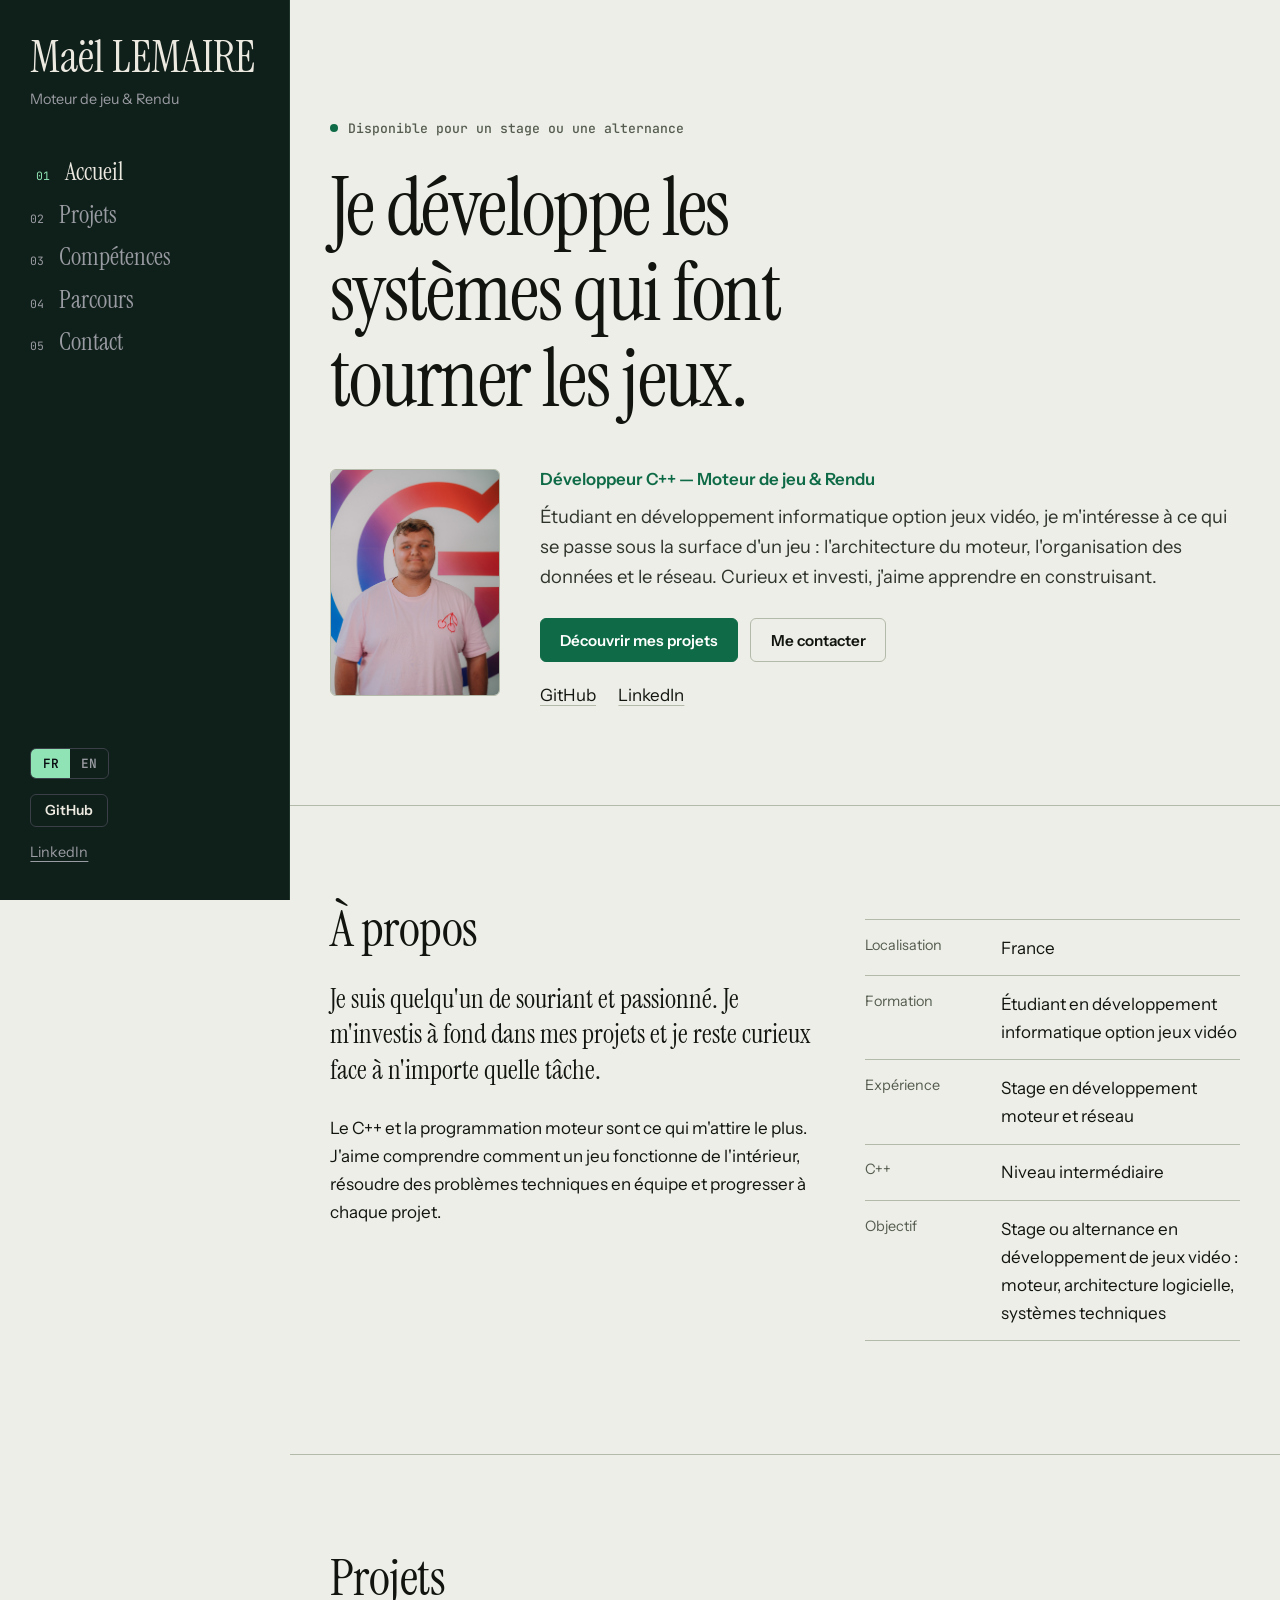
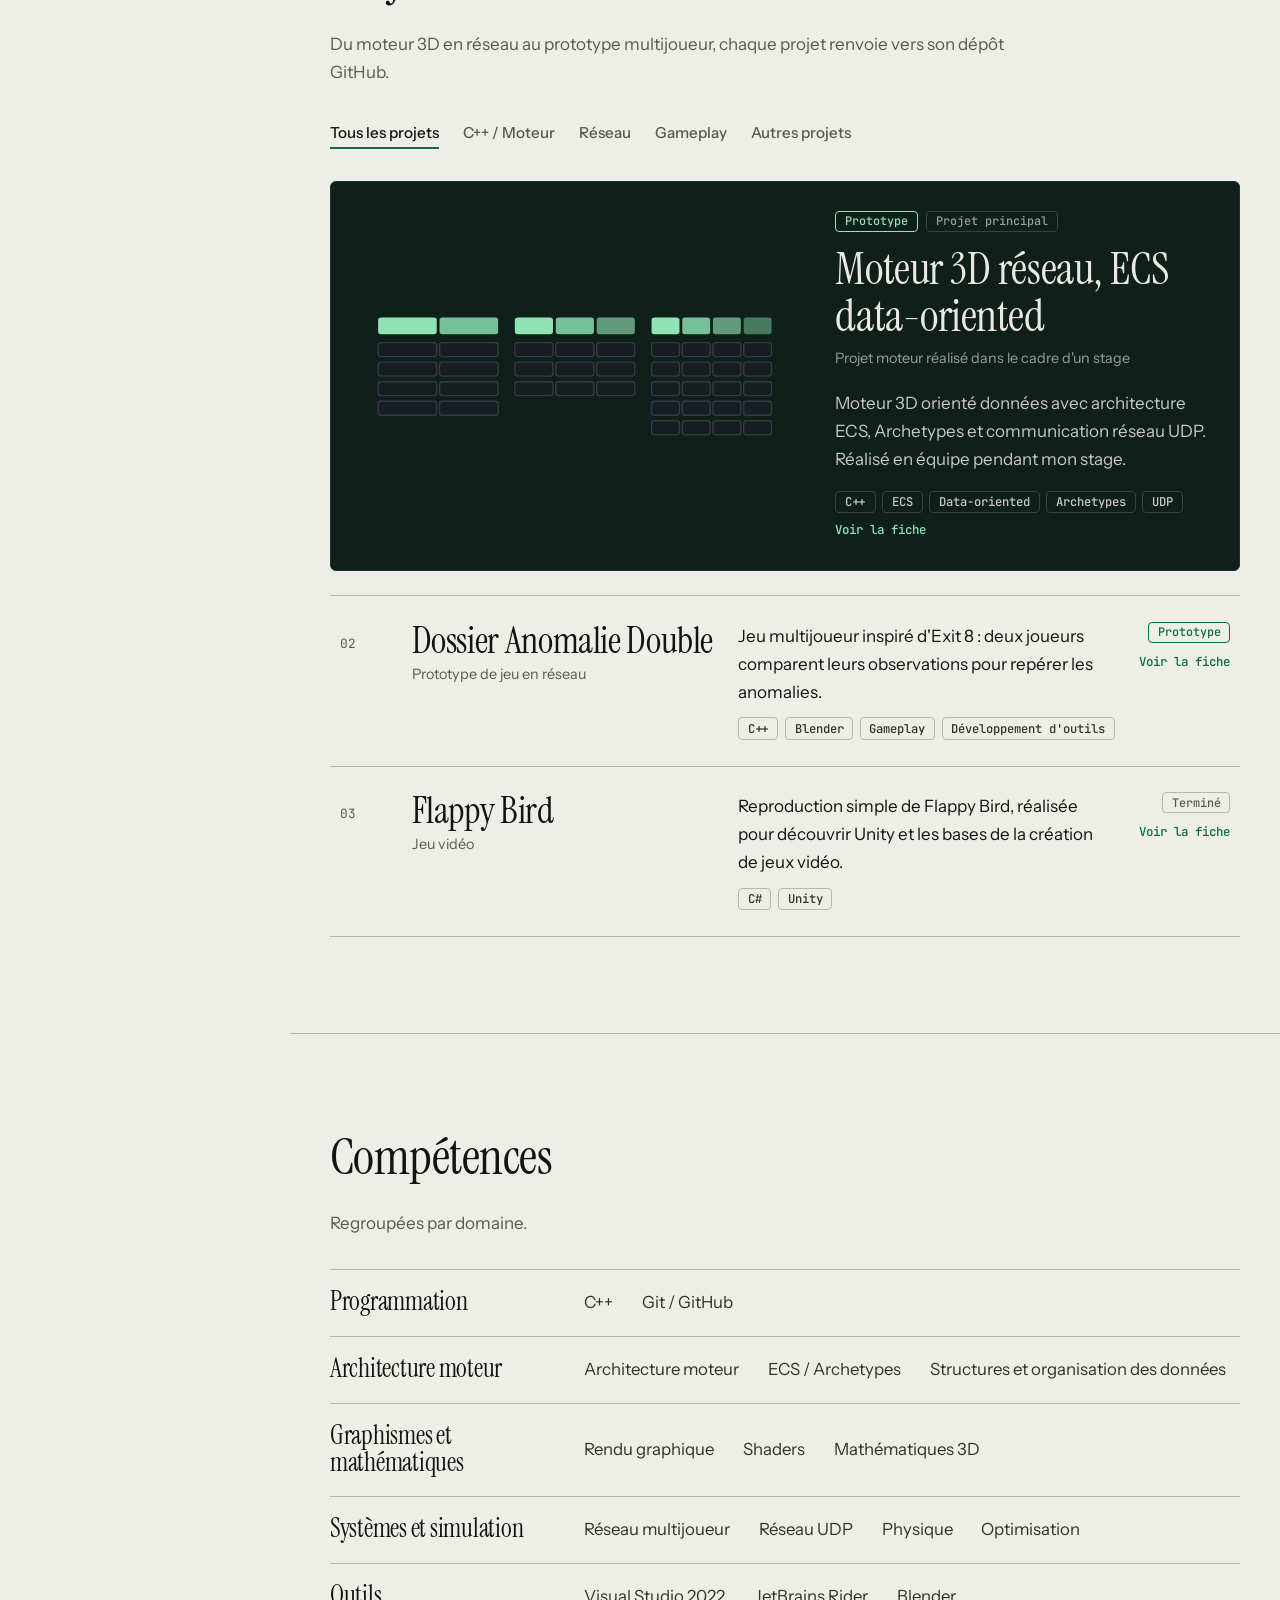
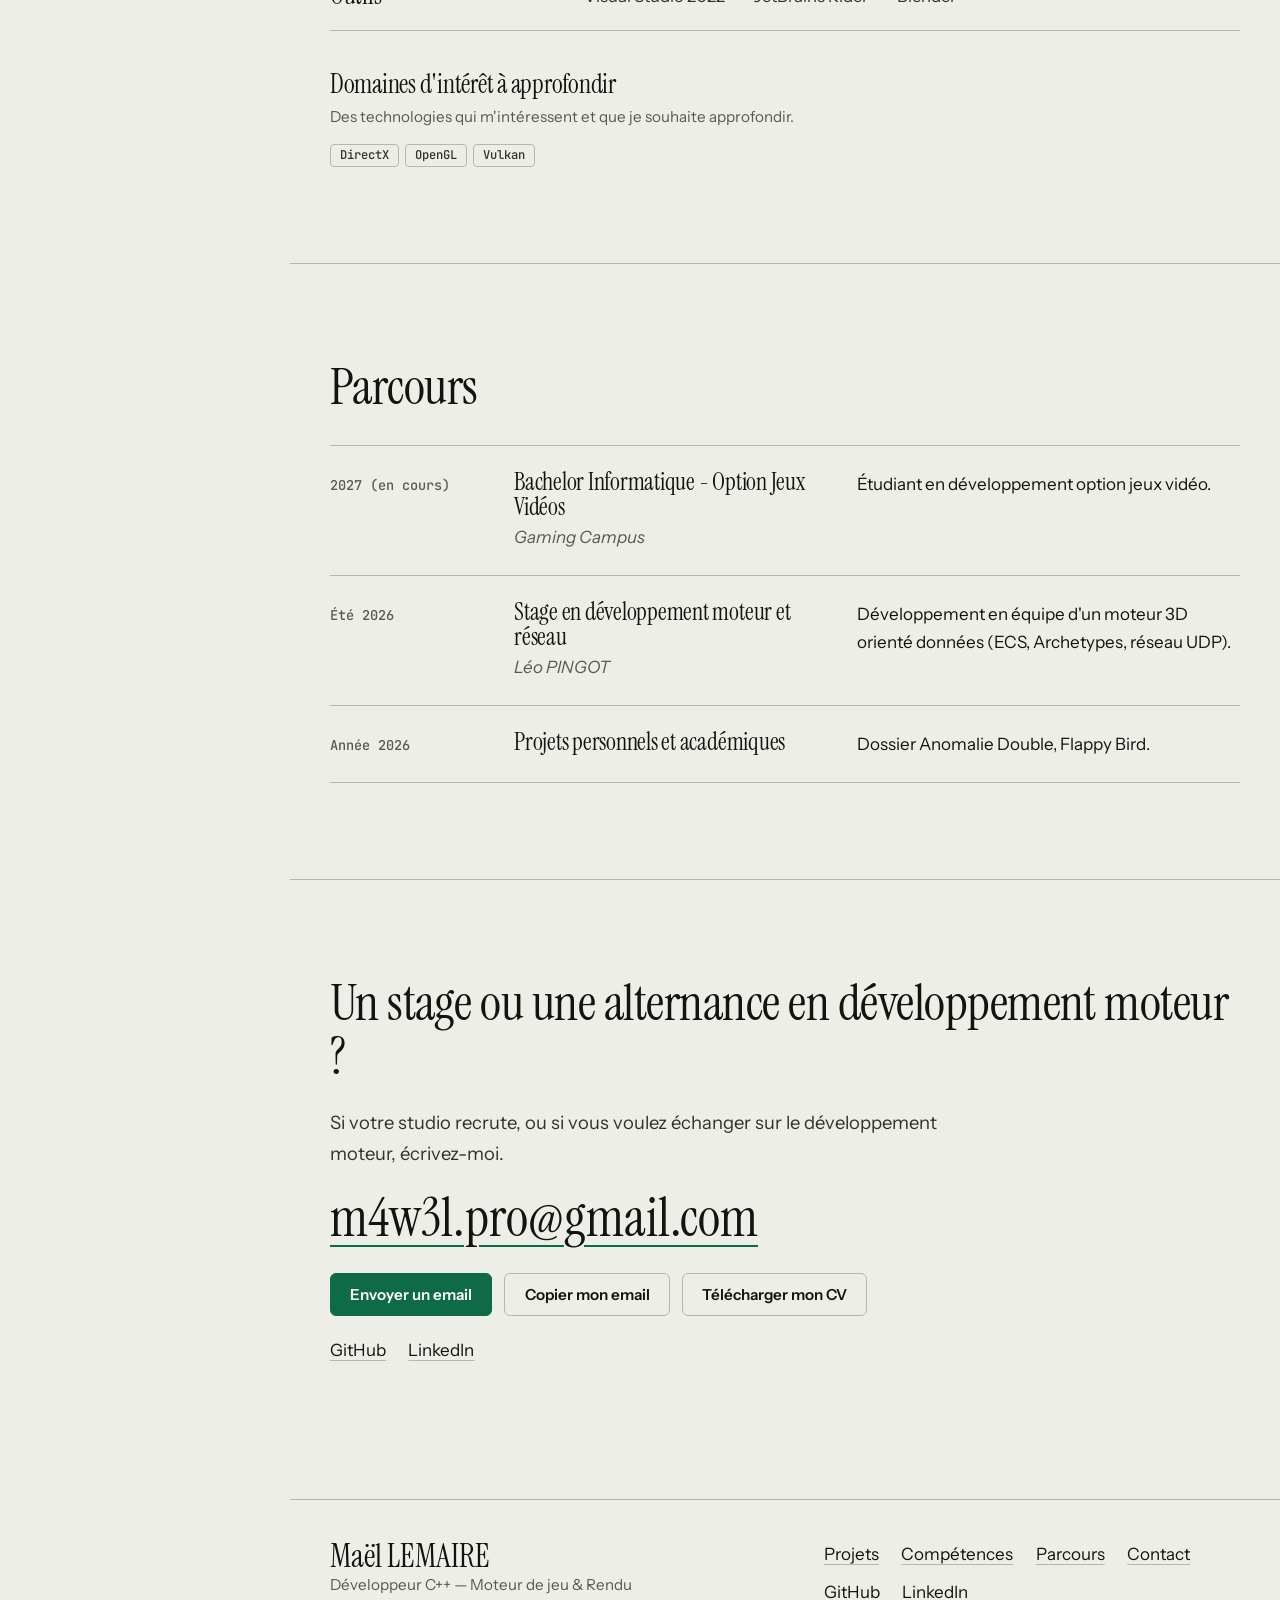
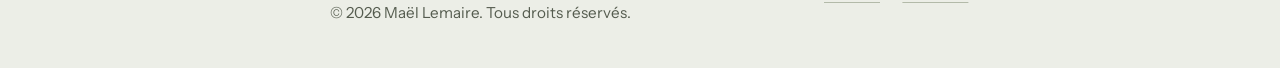
==== index.html @ 153f25c8 "[ADD]" ====
<!doctype html>
<html lang="fr" data-theme="forest">
<head>
<meta charset="utf-8">
<meta name="viewport" content="width=device-width,initial-scale=1">
<title>Mawel – Développeur C++, moteur de jeu et rendu</title>
<meta name="description" content="Portfolio de Mawel, étudiant en développement de jeux vidéo : C++, moteur 3D, architecture ECS et réseau UDP.">
<meta name="theme-color" content="#101216">
<meta property="og:type" content="website">
<meta property="og:title" content="Mawel – Développeur C++, moteur de jeu et rendu">
<meta property="og:description" content="Portfolio de Mawel : C++, moteur 3D, architecture ECS et réseau UDP.">
<!-- À MODIFIER après déploiement : URL absolue de votre image de partage (1200x630) -->
<meta property="og:image" content="https://maellemair.github.io/assets/img/og.png">
<meta name="twitter:card" content="summary_large_image">
<link rel="icon" href="assets/img/favicon.svg" type="image/svg+xml">
<link rel="preconnect" href="https://fonts.googleapis.com">
<link rel="preconnect" href="https://fonts.gstatic.com" crossorigin>
<link rel="stylesheet" href="https://fonts.googleapis.com/css2?family=Instrument+Serif&family=Instrument+Sans:wght@400;500;600&family=JetBrains+Mono:wght@400;500&display=swap">
<link rel="stylesheet" href="css/style.css">
<link rel="stylesheet" href="css/themes.css">
<script>document.documentElement.classList.add('js')</script>
</head>
<body>
<a class="skip" href="#main" data-i18n="skip">Aller au contenu</a>

<header class="nav" id="nav">
  <div class="nav-in">
    <div class="id">
      <a class="brand" href="#home">Maël LEMAIRE</a>
      <p class="rail-role" data-i18n="railRole"></p>
    </div>
    <nav data-i18n-aria="navLabel" aria-label="Navigation principale">
      <ul id="nav-links">
        <li><a href="#home"><span>01</span><b data-i18n="nHome">Accueil</b></a></li>
        <li><a href="#projects"><span>02</span><b data-i18n="nProjects">Projets</b></a></li>
        <li><a href="#skills"><span>03</span><b data-i18n="nSkills">Compétences</b></a></li>
        <li><a href="#journey"><span>04</span><b data-i18n="nJourney">Parcours</b></a></li>
        <li><a href="#contact"><span>05</span><b data-i18n="nContact">Contact</b></a></li>
      </ul>
    </nav>
    <div class="nav-actions">
      <div class="lang" role="group" data-i18n-aria="langLabel" aria-label="Langue">
        <button type="button" data-lang="fr" lang="fr">FR</button>
        <button type="button" data-lang="en" lang="en">EN</button>
      </div>
      <a class="btn small" data-site="github" href="#" target="_blank" rel="noopener noreferrer">GitHub</a>
      <a class="rail-li" data-site="linkedin" href="#" target="_blank" rel="noopener noreferrer">LinkedIn</a>
      <button type="button" class="btn small menu-btn" id="menu-btn" aria-expanded="false" aria-controls="nav-links" data-i18n="menu">Menu</button>
    </div>
  </div>
</header>

<main id="main">
  <section id="home" class="hero">
    <div class="wrap">
      <p class="avail" id="avail" hidden><span class="dot" aria-hidden="true"></span><span data-i18n="availText"></span></p>
      <h1 data-i18n="heroTitle"></h1>
      <div class="hero-bottom">
        <div class="photo media">
          <span class="ph" data-i18n="photoSlot"></span>
          <img id="photo" data-i18n-alt="photoAlt" alt="" decoding="async">
        </div>
        <div>
          <p class="role" data-i18n="heroRole"></p>
          <p class="lead" data-i18n="heroIntro"></p>
          <div class="actions">
            <a class="btn primary" href="#projects" data-i18n="ctaProjects"></a>
            <a class="btn" href="#contact" data-i18n="ctaContact"></a>
          </div>
          <p class="social">
            <a data-site="github" href="#" target="_blank" rel="noopener noreferrer">GitHub</a>
            <a data-site="linkedin" href="#" target="_blank" rel="noopener noreferrer">LinkedIn</a>
          </p>
        </div>
      </div>
    </div>
  </section>

  <section id="about">
    <div class="wrap about-grid">
      <div class="reveal">
        <h2 data-i18n="aboutTitle"></h2>
        <p class="big" data-i18n="aboutP1"></p>
        <p data-i18n="aboutP2"></p>
      </div>
      <dl class="facts reveal">
        <div><dt data-i18n="f1l"></dt><dd data-i18n="f1v"></dd></div>
        <div><dt data-i18n="f2l"></dt><dd data-i18n="f2v"></dd></div>
        <div><dt data-i18n="f3l"></dt><dd data-i18n="f3v"></dd></div>
        <div><dt data-i18n="f4l"></dt><dd data-i18n="f4v"></dd></div>
        <div><dt data-i18n="f5l"></dt><dd data-i18n="f5v"></dd></div>
      </dl>
    </div>
  </section>

  <section id="projects">
    <div class="wrap">
      <div class="sec-head reveal">
        <h2 data-i18n="projectsTitle"></h2>
        <p data-i18n="projectsIntro"></p>
      </div>
      <div class="filters" id="filters" role="group" data-i18n-aria="filtersLabel" aria-label="Filtrer les projets"></div>
      <ul class="grid" id="grid"></ul>
    </div>
  </section>

  <section id="skills">
    <div class="wrap">
      <div class="sec-head reveal">
        <h2 data-i18n="skillsTitle"></h2>
        <p data-i18n="skillsIntro"></p>
      </div>
      <div class="skills" id="skills-list"></div>
      <div class="interests reveal" id="interests"></div>
    </div>
  </section>

  <section id="journey">
    <div class="wrap">
      <div class="sec-head reveal"><h2 data-i18n="journeyTitle"></h2></div>
      <ol class="timeline" id="timeline"></ol>
    </div>
  </section>

  <section id="contact">
    <div class="wrap contact">
      <h2 data-i18n="contactTitle"></h2>
      <p class="lead" data-i18n="contactText"></p>
      <p class="mail-line"><a id="mail-link" href="#"></a></p>
      <div class="actions">
        <a class="btn primary" id="mail-btn" href="#" data-i18n="mail"></a>
        <button type="button" class="btn" id="copy-btn" data-i18n="copy"></button>
        <a class="btn" id="cv-btn" href="#" download hidden data-i18n="cv"></a>
      </div>
      <p class="social">
        <a data-site="github" href="#" target="_blank" rel="noopener noreferrer">GitHub</a>
        <a data-site="linkedin" href="#" target="_blank" rel="noopener noreferrer">LinkedIn</a>
      </p>
      <p id="copy-status" class="status" role="status" aria-live="polite"></p>
    </div>
  </section>
</main>

<footer class="footer">
  <div class="wrap foot-in">
    <div>
      <p class="brand">Maël LEMAIRE</p>
      <p class="muted" data-i18n="footerRole"></p>
      <p class="muted">© <span id="year"></span> Maël Lemaire. <span data-i18n="rights"></span></p>
    </div>
    <nav data-i18n-aria="footerNav" aria-label="Pied de page">
      <ul>
        <li><a href="#projects" data-i18n="nProjects"></a></li>
        <li><a href="#skills" data-i18n="nSkills"></a></li>
        <li><a href="#journey" data-i18n="nJourney"></a></li>
        <li><a href="#contact" data-i18n="nContact"></a></li>
        <li><a data-site="github" href="#" target="_blank" rel="noopener noreferrer">GitHub</a></li>
        <li><a data-site="linkedin" href="#" target="_blank" rel="noopener noreferrer">LinkedIn</a></li>
      </ul>
    </nav>
  </div>
</footer>

<dialog id="dlg" aria-labelledby="dlg-title">
  <div class="dlg-in">
    <button type="button" class="btn small close" id="dlg-close" data-i18n="close"></button>
    <div id="dlg-body"></div>
  </div>
</dialog>

<script src="js/data.js"></script>
<script src="js/app.js"></script>
</body>
</html>
---- css/style.css ----
/* ===== Palette et polices : modifiez ici ===== */
:root{
  --bg:#f1eee6; --surface:#fbf9f4; --surface-2:#e7e3d8; --line:#d6d1c3; --line-2:#b9b3a2;
  --text:#14130f; --muted:#5d5a50; --text-soft:#34322b;
  --accent:#2447f5; --accent-ink:#ffffff; --accent-hover:#3a59ff;
  --rail-bg:#101216; --rail-text:#ece9e1; --rail-muted:#9a9ca3; --rail-line:#262a31; --rail-accent:#a9bbff;
  --backdrop:rgba(16,18,22,.6);
  --font-title:"Instrument Serif",Georgia,"Times New Roman",serif;
  --font-body:"Instrument Sans",system-ui,sans-serif;
  --font-mono:"JetBrains Mono",ui-monospace,Consolas,monospace;
  --rail:290px; --radius:6px;
}
*{box-sizing:border-box}
html{scroll-behavior:smooth}
body{margin:0;background:var(--bg);color:var(--text);font:400 1.0625rem/1.65 var(--font-body);-webkit-font-smoothing:antialiased}
body.lock{overflow:hidden}
a{color:inherit}
img{max-width:100%}
ul,ol{list-style:none;margin:0;padding:0}
h1,h2,h3{font-family:var(--font-title);font-weight:400;line-height:1.04;letter-spacing:-.01em;margin:0 0 .5em}
h1{font-size:clamp(2.8rem,6.4vw,5.4rem);letter-spacing:-.02em;max-width:15ch}
h2{font-size:clamp(2.2rem,4vw,3.2rem)}
h3{font-size:1.5rem}
p{margin:0 0 1em;max-width:66ch}
.muted{color:var(--muted);margin:0 0 .2em;font-size:.95rem}
:focus-visible{outline:2px solid var(--accent);outline-offset:3px}
.wrap{width:min(920px,calc(100% - 5rem));margin-inline:auto}
main,.footer{margin-left:var(--rail)}
section{padding:clamp(3.5rem,8vw,6rem) 0;border-top:1px solid var(--line-2)}
.hero{border-top:0;padding-top:clamp(4rem,9vw,7rem)}
.skip{position:absolute;left:-999px;top:0}
.skip:focus{left:1rem;top:1rem;z-index:100;background:var(--accent);color:var(--accent-ink);padding:.5rem 1rem;border-radius:6px}

/* Boutons, liens, puces */
.btn{display:inline-flex;align-items:center;justify-content:center;gap:.5rem;padding:.7rem 1.2rem;border-radius:var(--radius);border:1px solid var(--line-2);background:transparent;color:var(--text);font:600 .95rem var(--font-body);text-decoration:none;cursor:pointer;transition:border-color .2s,background .2s,color .2s}
.btn:hover{border-color:var(--accent);color:var(--accent)}
.btn.primary{background:var(--accent);border-color:var(--accent);color:var(--accent-ink)}
.btn.primary:hover{background:var(--accent-hover);color:var(--accent-ink)}
.btn.small{padding:.4rem .85rem;font-size:.875rem}
.actions{display:flex;flex-wrap:wrap;gap:.75rem;margin:1.6rem 0 1.2rem}
.social{display:flex;gap:1.4rem;margin:0}
.social a,.footer a,.mail-line a{text-underline-offset:4px;text-decoration-color:var(--line-2)}
.social a:hover,.footer a:hover{text-decoration-color:var(--accent);color:var(--accent)}
.tags{display:flex;flex-wrap:wrap;gap:.4rem}
.tags li{font:500 .76rem var(--font-mono);padding:.15rem .55rem;border:1px solid var(--line-2);border-radius:4px;color:var(--text-soft)}
.chip{font:500 .74rem var(--font-mono);padding:.1rem .55rem;border-radius:4px;border:1px solid var(--line-2);color:var(--muted)}
.chip.proto{color:var(--accent);border-color:var(--accent)}

/* Colonne latérale (identité + navigation) */
.nav{position:fixed;inset:0 auto 0 0;width:var(--rail);background:var(--rail-bg);color:var(--rail-text);border-right:1px solid var(--rail-line);z-index:50}
.nav-in{height:100%;display:flex;flex-direction:column;gap:2.5rem;padding:2.2rem 1.9rem}
.brand{display:block;font:400 2.8rem/1 var(--font-title);text-decoration:none;margin:0}
.rail-role{color:var(--rail-muted);font-size:.9rem;margin:.5rem 0 0}
#nav-links{display:flex;flex-direction:column;gap:.1rem}
#nav-links a{display:flex;align-items:baseline;gap:.9rem;text-decoration:none;color:var(--rail-muted);padding:.35rem 0;transition:color .2s,transform .2s}
#nav-links a span{font:400 .72rem var(--font-mono)}
#nav-links a b{font:400 1.55rem/1.2 var(--font-title)}
#nav-links a:hover{color:var(--rail-text)}
#nav-links a[aria-current]{color:var(--rail-text);transform:translateX(6px)}
#nav-links a[aria-current] span{color:var(--rail-accent)}
.nav-actions{margin-top:auto;display:flex;flex-direction:column;align-items:flex-start;gap:.9rem}
.nav .btn{border-color:#3a3f48;color:var(--rail-text)}
.nav .btn:hover{border-color:var(--rail-accent);color:var(--rail-accent)}
.nav :focus-visible{outline-color:var(--rail-accent)}
.rail-li{font-size:.9rem;color:var(--rail-muted);text-underline-offset:4px}
.rail-li:hover{color:var(--rail-text)}
.lang{display:flex;border:1px solid #3a3f48;border-radius:var(--radius);overflow:hidden}
.lang button{background:none;border:0;color:var(--rail-muted);font:600 .8rem var(--font-mono);padding:.4rem .7rem;cursor:pointer}
.lang button[aria-pressed="true"]{background:var(--rail-accent);color:#0b0d12}
.menu-btn{display:none}

/* Accueil */
.avail{display:inline-flex;align-items:center;gap:.6rem;font:500 .82rem var(--font-mono);color:var(--muted);margin-bottom:1.8rem}
.avail[hidden]{display:none}
.dot{width:8px;height:8px;border-radius:50%;background:var(--accent)}
.hero-bottom{display:grid;grid-template-columns:170px 1fr;gap:2.5rem;margin-top:3rem;align-items:start}
.role{font:600 1.05rem var(--font-body);color:var(--accent);margin:0 0 .8rem}
.lead{font-size:1.15rem;color:var(--text-soft)}
.photo.media{aspect-ratio:3/4;width:100%;border:1px solid var(--line-2);border-radius:var(--radius)}

/* Médias */
.media{position:relative;background:var(--surface-2);display:grid;place-items:center;overflow:hidden;aspect-ratio:16/10}
.media img{position:absolute;inset:0;width:100%;height:100%;object-fit:cover}
.media img.broken{display:none}
.photo img{object-position:center 20%}
.ph{font:400 .8rem var(--font-mono);color:var(--muted);padding:1rem;text-align:center}
.media.art{background:var(--rail-bg)}
.media.art svg{width:88%;height:auto}
.art .h{fill:var(--rail-accent)}
.art .c{fill:#181c23;stroke:#343a45}
video,iframe.vid{width:100%;aspect-ratio:16/9;border:1px solid var(--line);border-radius:var(--radius);background:#000}

/* À propos */
.about-grid{display:grid;grid-template-columns:1.3fr 1fr;gap:3rem}
.big{font:400 1.7rem/1.3 var(--font-title);color:var(--text)}
.facts div{display:grid;grid-template-columns:7.5rem 1fr;gap:1rem;padding:.85rem 0;border-bottom:1px solid var(--line-2)}
.facts div:first-child{border-top:1px solid var(--line-2)}
.facts dt{color:var(--muted);font-size:.9rem}
.facts dd{margin:0}
.sec-head{margin-bottom:2rem}
.sec-head p{color:var(--muted)}

/* Projets : index éditorial */
.filters{display:flex;flex-wrap:wrap;gap:.3rem 1.5rem;margin-bottom:2rem}
.filters button{background:none;border:0;border-bottom:2px solid transparent;color:var(--muted);padding:.3rem 0;font:500 .95rem var(--font-body);cursor:pointer;transition:color .2s,border-color .2s}
.filters button:hover{color:var(--text)}
.filters button[aria-pressed="true"]{color:var(--text);border-color:var(--accent)}
.grid>li{border-top:1px solid var(--line-2)}
.grid>li:last-child{border-bottom:1px solid var(--line-2)}
.grid>li.feat{border:0;margin-bottom:1.5rem}
.grid>li.empty{color:var(--muted);padding:1rem 0}
.open{all:unset;cursor:pointer}
.open::after{content:"";position:absolute;inset:0}
.open:focus-visible{outline:2px solid var(--accent);outline-offset:-2px}
.prow{position:relative;display:grid;grid-template-columns:3rem 1.2fr 1.5fr auto;gap:1.5rem;align-items:start;padding:1.6rem .6rem;transition:background .2s}
.prow:hover,.prow:focus-within{background:var(--surface)}
.prow .no{font:400 .8rem var(--font-mono);color:var(--muted);padding-top:.8rem}
.prow h3{font-size:clamp(1.7rem,3vw,2.3rem);margin:0 0 .15rem}
.type{color:var(--muted);font-size:.9rem;margin:0}
.prow .desc p{margin:0 0 .7rem}
.prow .side{display:flex;flex-direction:column;align-items:flex-end;gap:.6rem}
.details{font:500 .78rem var(--font-mono);color:var(--accent)}
.feat-card{--text:var(--rail-text);--muted:var(--rail-muted);--line-2:#3a3f48;--accent:var(--rail-accent);--text-soft:#c9c7c0;position:relative;display:grid;grid-template-columns:1.1fr 1fr;background:var(--rail-bg);color:var(--rail-text);border:1px solid var(--rail-line);border-radius:var(--radius);overflow:hidden}
.feat-card .media{aspect-ratio:auto;min-height:300px}
.feat-body{padding:1.8rem 1.8rem 2rem;display:flex;flex-direction:column;gap:.5rem;justify-content:center}
.feat-body h3{font-size:clamp(2rem,3.6vw,2.8rem);margin:.4rem 0 0}
.feat-body p{margin:0 0 .6rem;color:var(--text-soft)}
.feat-body .type{color:var(--muted)}
.row{display:flex;gap:.5rem;flex-wrap:wrap}
.todo{font-style:italic;color:var(--accent)}

/* Compétences : tableau */
.skills{border-top:1px solid var(--line-2)}
.skill-group{display:grid;grid-template-columns:230px 1fr;gap:1.5rem;padding:1.2rem 0;border-bottom:1px solid var(--line-2)}
.skill-group h3{margin:0;font-size:1.6rem}
.skill-group ul{display:flex;flex-wrap:wrap;gap:.2rem 1.8rem;align-self:center}
.skill-group li{font-size:1.05rem;color:var(--text-soft)}
.interests{margin-top:2.6rem}
.interests h3{font-size:1.6rem;margin-bottom:.3rem}
.interests p{color:var(--muted);font-size:.95rem}

/* Parcours : tableau */
.timeline li{display:grid;grid-template-columns:10rem 1fr 1.2fr;gap:1.5rem;padding:1.5rem 0;border-top:1px solid var(--line-2)}
.timeline li:last-child{border-bottom:1px solid var(--line-2)}
.timeline h3{margin:0 0 .2rem}
.timeline p{margin:0}
.when{font:500 .85rem var(--font-mono);color:var(--muted);padding-top:.35rem}
.where{color:var(--muted)}

/* Contact et pied de page */
.contact .lead{max-width:52ch}
.mail-line{margin:.4rem 0 0}
.mail-line a{font:400 clamp(1.7rem,5vw,3.4rem)/1.1 var(--font-title);text-decoration:underline;text-decoration-thickness:2px;text-underline-offset:9px;text-decoration-color:var(--accent);overflow-wrap:anywhere}
.mail-line a:hover{color:var(--accent)}
.status{min-height:1.6em;color:var(--accent);font-size:.95rem}
.footer{border-top:1px solid var(--line-2);padding:2.5rem 0}
.footer .brand{font-size:2rem}
.foot-in{display:flex;justify-content:space-between;gap:2rem;flex-wrap:wrap}
.footer ul{display:flex;flex-wrap:wrap;gap:.6rem 1.4rem;max-width:26rem}

/* Fiche projet */
dialog{width:min(860px,94vw);max-height:90vh;padding:0;border:1px solid var(--line-2);border-radius:var(--radius);background:var(--surface);color:var(--text)}
dialog::backdrop{background:var(--backdrop)}
.dlg-in{padding:1.6rem clamp(1.2rem,4vw,2.4rem) 2.4rem}
.close{position:sticky;top:0;float:right;background:var(--surface);z-index:2}
#dlg-body h2{margin-top:.5rem;max-width:20ch}
#dlg-body .gallery{display:grid;gap:1rem;margin:1.4rem 0}
.dsec{border-top:1px solid var(--line-2);padding-top:1.1rem;margin-top:1.4rem}
.dsec h3{font-size:1.5rem}
.team li{padding:.2rem 0}
.team span{color:var(--muted)}
.dlinks{margin-top:1.6rem}

/* Animations discrètes */
.js .reveal{opacity:0;transform:translateY(10px);transition:opacity .5s ease,transform .5s ease}
.js .reveal.in{opacity:1;transform:none}
main{transition:opacity .15s}
body.switching main{opacity:0}
@media(prefers-reduced-motion:reduce){
  html{scroll-behavior:auto}
  *{transition:none!important;animation:none!important}
  .js .reveal{opacity:1;transform:none}
}

/* Tablette et mobile : la colonne devient une barre en haut */
@media(max-width:1000px){
  html{scroll-padding-top:70px}
  main,.footer{margin-left:0}
  .wrap{width:min(920px,calc(100% - 2.5rem))}
  .nav{position:sticky;inset:auto;top:0;width:100%;height:auto;border-right:0;border-bottom:1px solid var(--rail-line)}
  .nav-in{flex-direction:row;align-items:center;gap:1rem;height:62px;padding:0 1.25rem}
  .brand{font-size:1.9rem}
  .rail-role,.rail-li{display:none}
  .menu-btn{display:inline-flex}
  #nav-links{display:none}
  .nav.open #nav-links{display:flex;position:absolute;top:100%;left:0;right:0;background:var(--rail-bg);padding:.6rem 1.25rem 1.2rem;border-bottom:1px solid var(--rail-line)}
  .nav-actions{margin:0 0 0 auto;flex-direction:row;align-items:center;gap:.6rem}
  .feat-card{grid-template-columns:1fr}
  .feat-card .media{min-height:200px}
  .about-grid{grid-template-columns:1fr;gap:2rem}
  .prow{grid-template-columns:2.2rem 1fr;gap:.4rem 1rem}
  .prow .desc,.prow .side{grid-column:2}
  .prow .side{flex-direction:row;align-items:center;justify-content:space-between}
  .skill-group{grid-template-columns:1fr;gap:.5rem}
  .timeline li{grid-template-columns:1fr;gap:.3rem}
}
@media(max-width:520px){.hero-bottom{grid-template-columns:1fr}.photo{max-width:150px}.facts div{grid-template-columns:1fr;gap:.1rem}}
---- css/themes.css ----
/* =====================================================================
   THEMES — pour changer de style, ajoutez un attribut sur <html> dans
   index.html :  <html lang="fr" data-theme="dark">
   Valeurs : (aucune) = papier + colonne sombre, bleu | dark | forest
   Pour créer votre thème : copiez un bloc et changez les couleurs.
   ===================================================================== */

/* Tout sombre, accent ambre */
[data-theme="dark"]{
  --bg:#0f1012; --surface:#17181b; --surface-2:#1e2024; --line:#26282d; --line-2:#3a3d44;
  --text:#ecebe6; --muted:#9a9ca3; --text-soft:#cfcdc6;
  --accent:#f0b454; --accent-ink:#1a1305; --accent-hover:#f6c874;
  --rail-bg:#0a0b0d; --rail-accent:#f0b454; --backdrop:rgba(5,5,6,.75);
}

/* Vert : fond sauge clair, colonne vert profond */
[data-theme="forest"]{
  --bg:#eceee7; --surface:#f7f8f3; --surface-2:#dfe3d8; --line:#d3d8cc; --line-2:#b3baa9;
  --text:#12150f; --muted:#555c4f; --text-soft:#2f342b;
  --accent:#0f6b47; --accent-ink:#ffffff; --accent-hover:#138a5b;
  --rail-bg:#0f1f19; --rail-line:#1f352b; --rail-accent:#8fe3b5; --backdrop:rgba(8,18,13,.6);
}
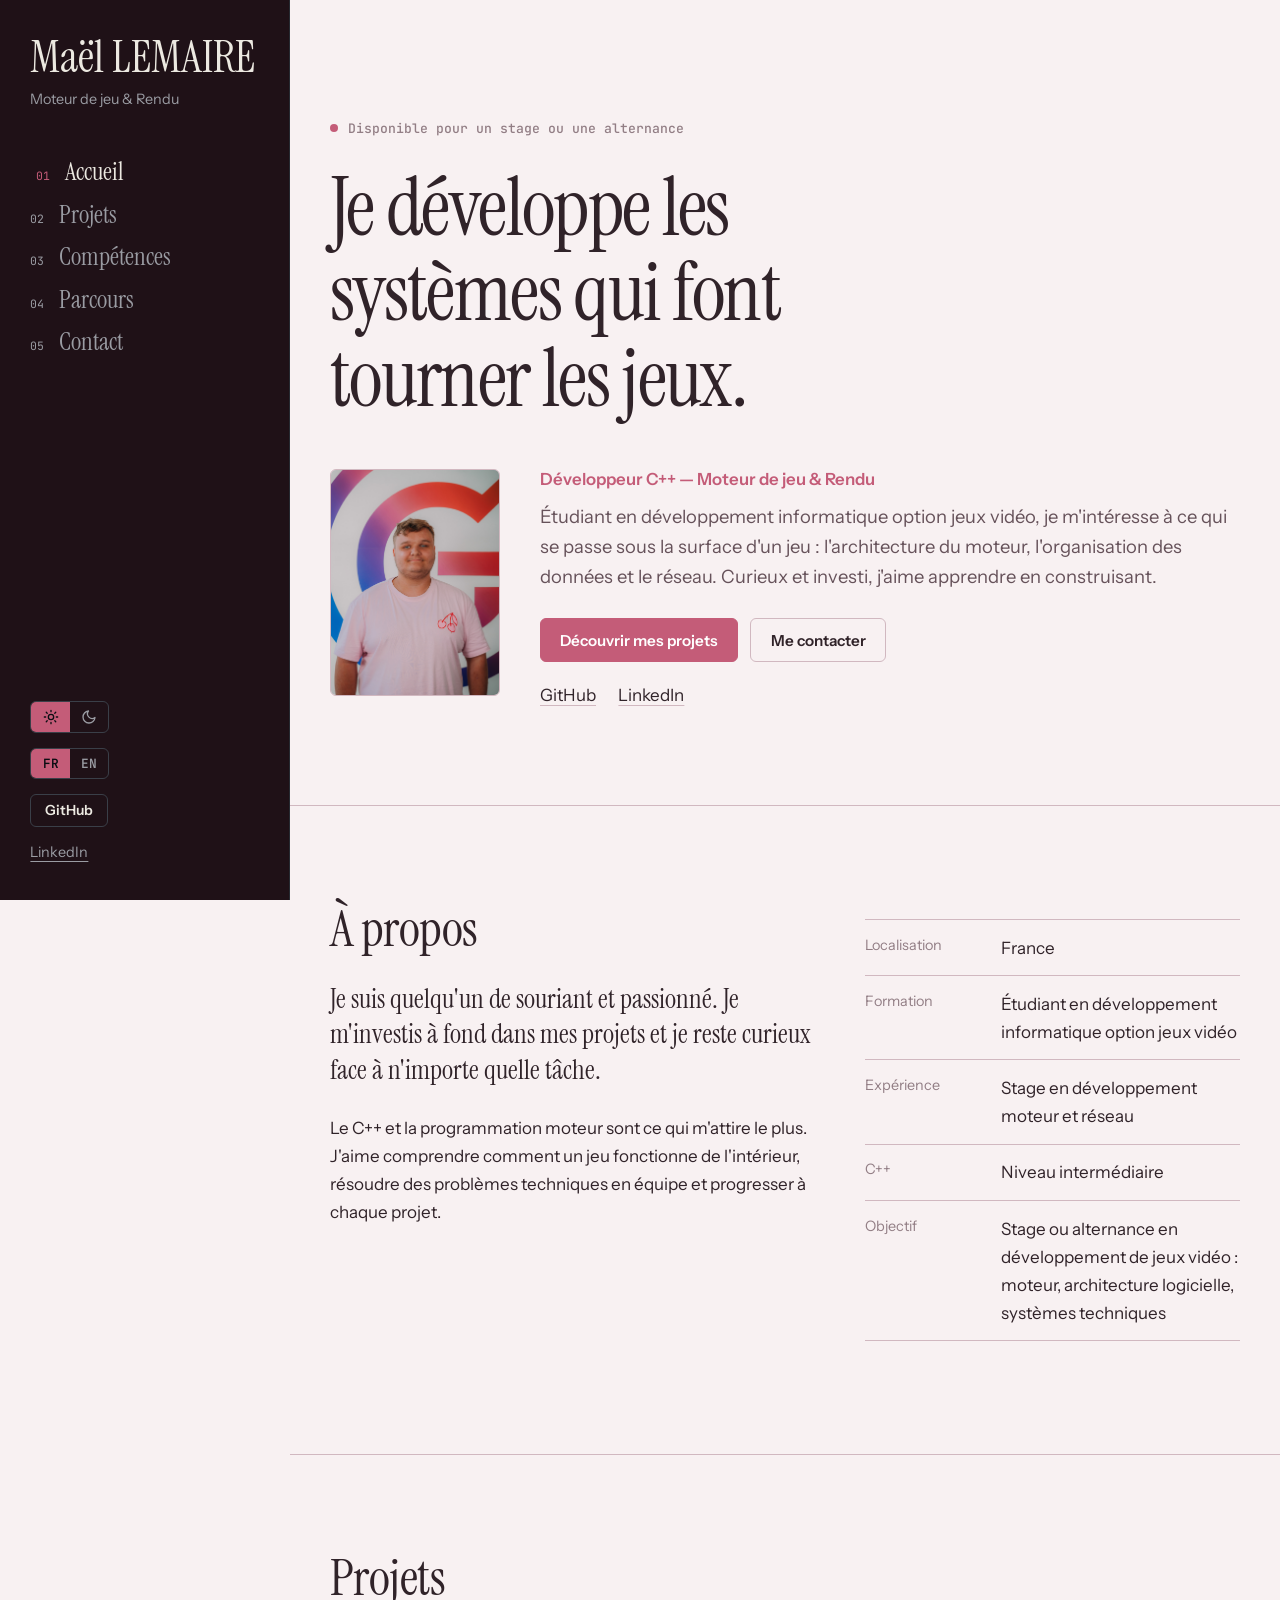
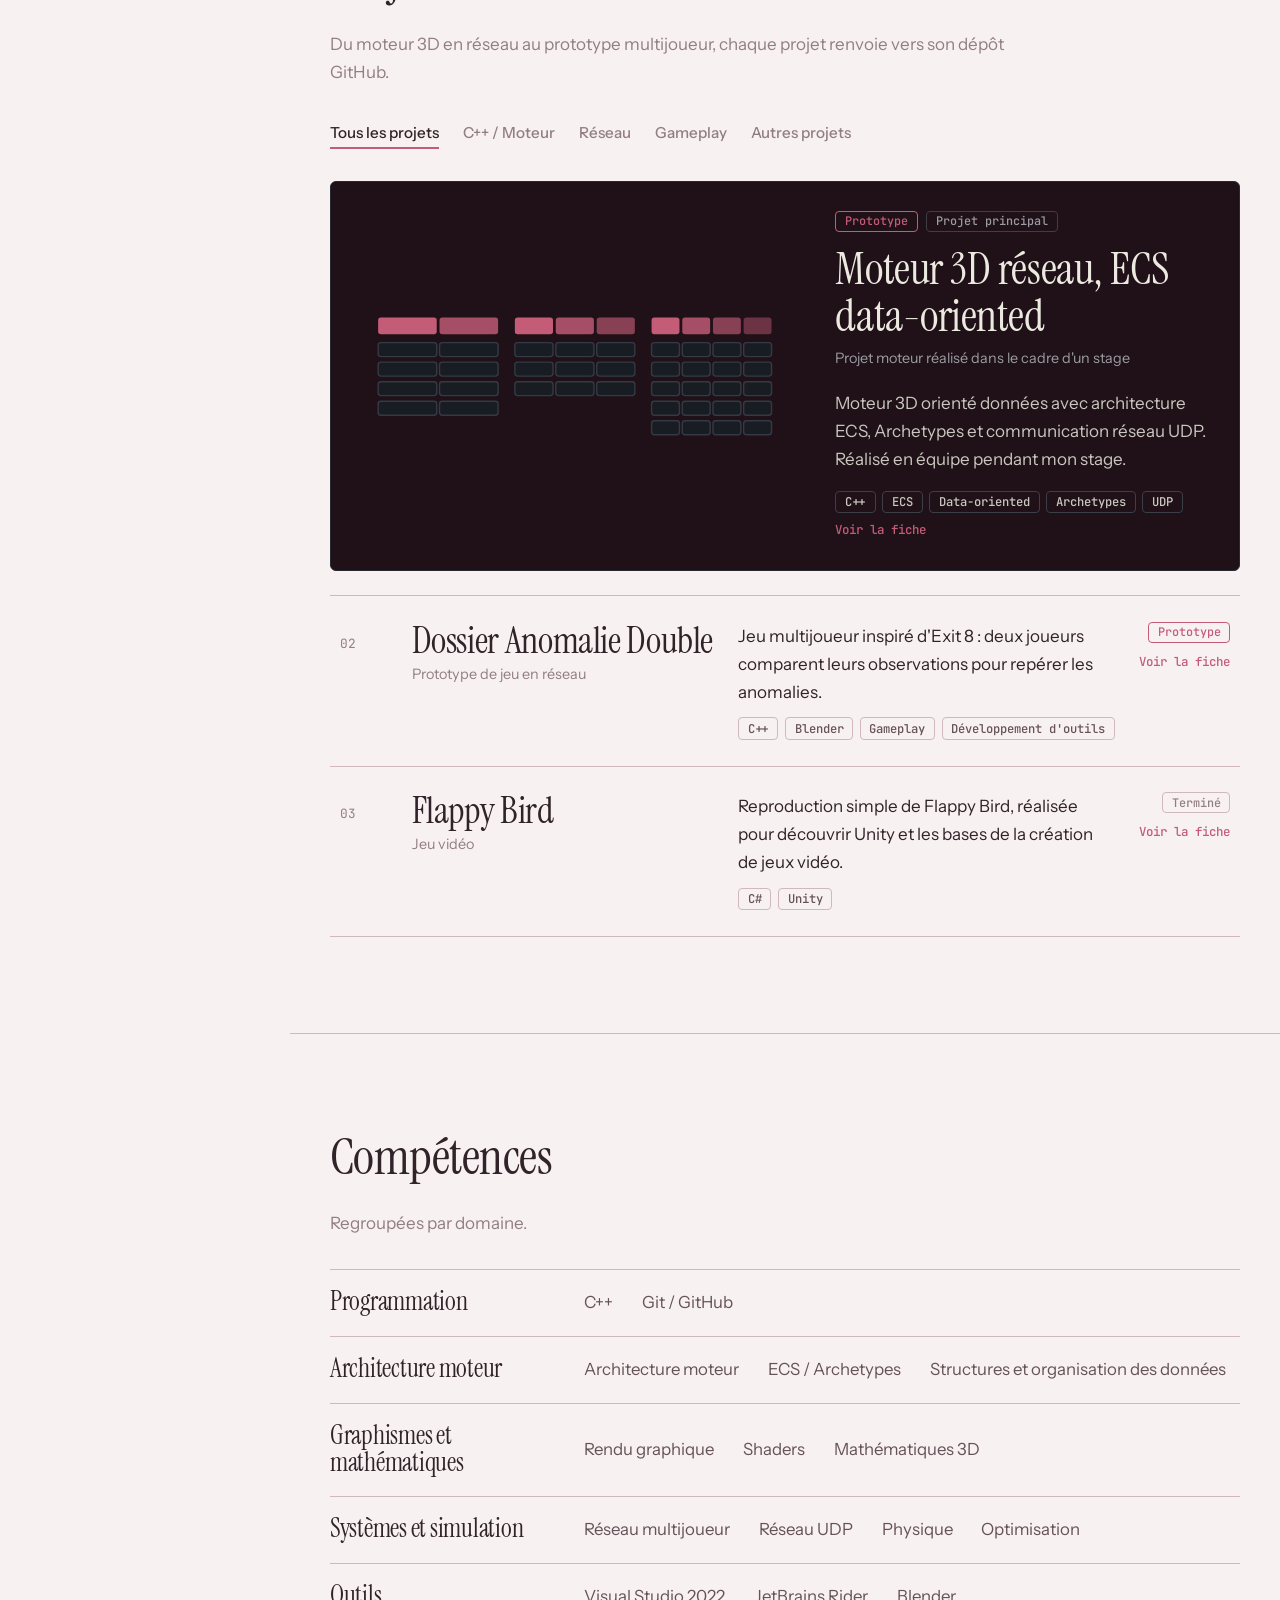
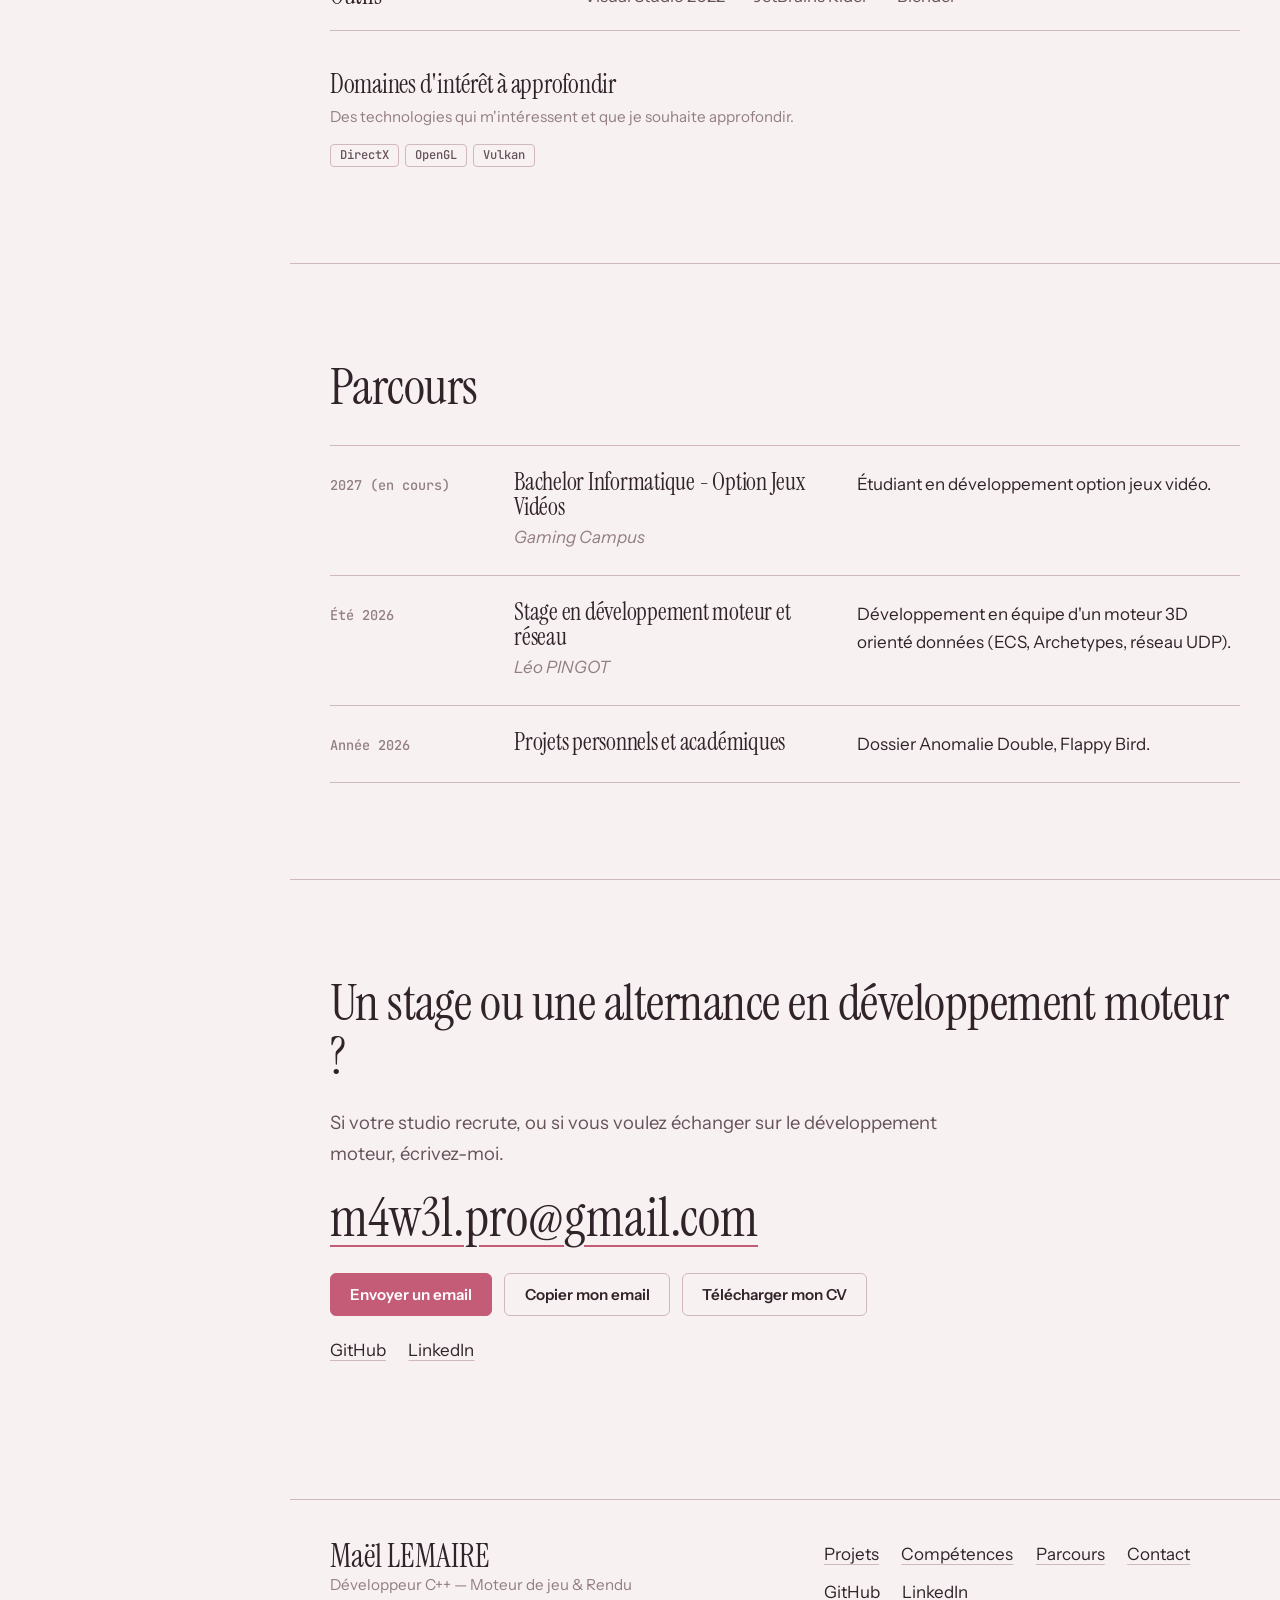
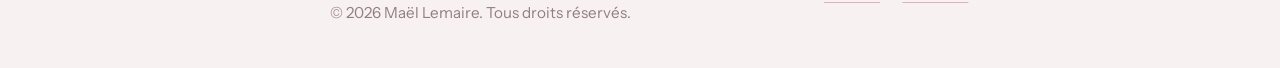
==== commit 64420607: "[ADD] theme sombre" ====
--- a/index.html
+++ b/index.html
@@ -1,5 +1,5 @@
 <!doctype html>
-<html lang="fr" data-theme="forest">
+<html lang="fr">
 <head>
 <meta charset="utf-8">
 <meta name="viewport" content="width=device-width,initial-scale=1">
@@ -19,6 +19,8 @@
 <link rel="stylesheet" href="css/style.css">
 <link rel="stylesheet" href="css/themes.css">
 <script>document.documentElement.classList.add('js')</script>
+<script src="js/data.js"></script>
+<script>(function(){try{var m=localStorage.getItem('mode');if(m!=='light'&&m!=='dark'){m=MODES.default==='auto'?(matchMedia('(prefers-color-scheme: light)').matches?'light':'dark'):MODES.default}var d=document.documentElement,id=MODES[m];d.dataset.mode=m;if(id==='paper')d.removeAttribute('data-theme');else d.setAttribute('data-theme',id)}catch(e){}})()</script>
 </head>
 <body>
 <a class="skip" href="#main" data-i18n="skip">Aller au contenu</a>
@@ -39,6 +41,14 @@
       </ul>
     </nav>
     <div class="nav-actions">
+      <div class="themes" role="group" data-i18n-aria="themeLabel" aria-label="Thème">
+        <button type="button" data-mode="light" data-i18n-aria="modeLight" aria-label="Thème clair">
+          <svg viewBox="0 0 24 24" fill="none" stroke="currentColor" stroke-width="2" stroke-linecap="round" aria-hidden="true"><circle cx="12" cy="12" r="4"/><path d="M12 2v2M12 20v2M4.9 4.9l1.4 1.4M17.7 17.7l1.4 1.4M2 12h2M20 12h2M4.9 19.1l1.4-1.4M17.7 6.3l1.4-1.4"/></svg>
+        </button>
+        <button type="button" data-mode="dark" data-i18n-aria="modeDark" aria-label="Thème sombre">
+          <svg viewBox="0 0 24 24" fill="none" stroke="currentColor" stroke-width="2" stroke-linecap="round" stroke-linejoin="round" aria-hidden="true"><path d="M21 12.8A9 9 0 1 1 11.2 3a7 7 0 0 0 9.8 9.8z"/></svg>
+        </button>
+      </div>
       <div class="lang" role="group" data-i18n-aria="langLabel" aria-label="Langue">
         <button type="button" data-lang="fr" lang="fr">FR</button>
         <button type="button" data-lang="en" lang="en">EN</button>
@@ -167,8 +177,6 @@
     <div id="dlg-body"></div>
   </div>
 </dialog>
-
-<script src="js/data.js"></script>
 <script src="js/app.js"></script>
 </body>
 </html>
--- a/css/style.css
+++ b/css/style.css
@@ -64,9 +64,11 @@
 .nav :focus-visible{outline-color:var(--rail-accent)}
 .rail-li{font-size:.9rem;color:var(--rail-muted);text-underline-offset:4px}
 .rail-li:hover{color:var(--rail-text)}
-.lang{display:flex;border:1px solid #3a3f48;border-radius:var(--radius);overflow:hidden}
-.lang button{background:none;border:0;color:var(--rail-muted);font:600 .8rem var(--font-mono);padding:.4rem .7rem;cursor:pointer}
-.lang button[aria-pressed="true"]{background:var(--rail-accent);color:#0b0d12}
+.lang,.themes{display:flex;border:1px solid #3a3f48;border-radius:var(--radius);overflow:hidden}
+.lang button,.themes button{background:none;border:0;color:var(--rail-muted);font:600 .8rem var(--font-mono);padding:.4rem .7rem;cursor:pointer}
+.lang button[aria-pressed="true"],.themes button[aria-pressed="true"]{background:var(--rail-accent);color:#0b0d12}
+.themes button{display:grid;place-items:center;padding:.45rem .7rem}
+.themes svg{width:16px;height:16px}
 .menu-btn{display:none}
 
 /* Accueil */
--- a/css/themes.css
+++ b/css/themes.css
@@ -13,6 +13,19 @@
   --rail-bg:#0a0b0d; --rail-accent:#f0b454; --backdrop:rgba(5,5,6,.75);
 }
 
+[data-theme="purple"] {
+  --bg:#100d18; --surface:#1b1527; --surface-2:#29203a; --line:#352a48; --line-2:#514064;
+  --text:#f0eaf7; --muted:#a49aaf; --text-soft:#d4c9df;
+  --accent:#b77aff; --accent-ink:#170a25; --accent-hover:#ca9aff;
+  --rail-bg:#0a0710; --rail-accent:#b77aff; --backdrop:rgba(5,2,10,.8);
+}
+[data-theme="pink"] {
+  --bg:#141012; --surface:#201719; --surface-2:#302125; --line:#3d292e; --line-2:#594047;
+  --text:#f2e9ea; --muted:#aa969a; --text-soft:#d7c5c8;
+  --accent:#e45c70; --accent-ink:#23080e; --accent-hover:#f07889;
+  --rail-bg:#0c080a; --rail-accent:#e45c70; --backdrop:rgba(8,3,5,.8);
+}
+
 /* Vert : fond sauge clair, colonne vert profond */
 [data-theme="forest"]{
   --bg:#eceee7; --surface:#f7f8f3; --surface-2:#dfe3d8; --line:#d3d8cc; --line-2:#b3baa9;
@@ -20,3 +33,38 @@
   --accent:#0f6b47; --accent-ink:#ffffff; --accent-hover:#138a5b;
   --rail-bg:#0f1f19; --rail-line:#1f352b; --rail-accent:#8fe3b5; --backdrop:rgba(8,18,13,.6);
 }
+
+[data-theme="light-blue"] {
+  --bg:#f4f6fa; --surface:#ffffff; --surface-2:#e9edf5; --line:#dce1eb; --line-2:#c4ccda;
+  --text:#202633; --muted:#737e90; --text-soft:#465164;
+  --accent:#3978d4; --accent-ink:#ffffff; --accent-hover:#2866c0;
+  --rail-bg: #14315a; --rail-accent:#3978d4; --backdrop:rgba(20,25,35,.35);
+}
+
+[data-theme="light-orange"] {
+  --bg:#f5f1e9; --surface:#fffdf8; --surface-2:#ebe5d9; --line:#ded6c8; --line-2:#c9beac;
+  --text:#29251f; --muted:#898174; --text-soft:#625b50;
+  --accent:#c58a3c; --accent-ink:#ffffff; --accent-hover:#ad732c;
+  --rail-bg:#ebe5d9; --rail-accent:#c58a3c; --backdrop:rgba(30,25,18,.35);
+}
+
+[data-theme="light-purple"] {
+  --bg:#f5f3fa; --surface:#ffffff; --surface-2:#ebe7f3; --line:#ded8e9; --line-2:#c8bed9;
+  --text:#282333; --muted:#898296; --text-soft:#5c536d;
+  --accent:#8865c9; --accent-ink:#ffffff; --accent-hover:#7450b5;
+  --rail-bg:#ebe7f3; --rail-accent:#8865c9; --backdrop:rgba(25,18,35,.35);
+}
+
+[data-theme="light-green"] {
+  --bg:#eff6f1; --surface:#ffffff; --surface-2:#e0ebe3; --line:#d1e0d5; --line-2:#b7cbbd;
+  --text:#1d2b22; --muted:#788c7e; --text-soft:#4a6050;
+  --accent:#328d65; --accent-ink:#ffffff; --accent-hover:#267650;
+  --rail-bg:#e0ebe3; --rail-accent:#328d65; --backdrop:rgba(12,25,17,.35);
+}
+
+[data-theme="light-pink"] {
+  --bg:#f8f1f2; --surface:#ffffff; --surface-2:#efe2e5; --line:#e5d3d8; --line-2:#d1b8c0;
+  --text:#302329; --muted:#927e85; --text-soft:#66525a;
+  --accent:#c45c78; --accent-ink:#ffffff; --accent-hover:#aa4662;
+  --rail-bg: #1f1117; --rail-accent:#c45c78; --backdrop:rgba(35,15,23,.35);
+}
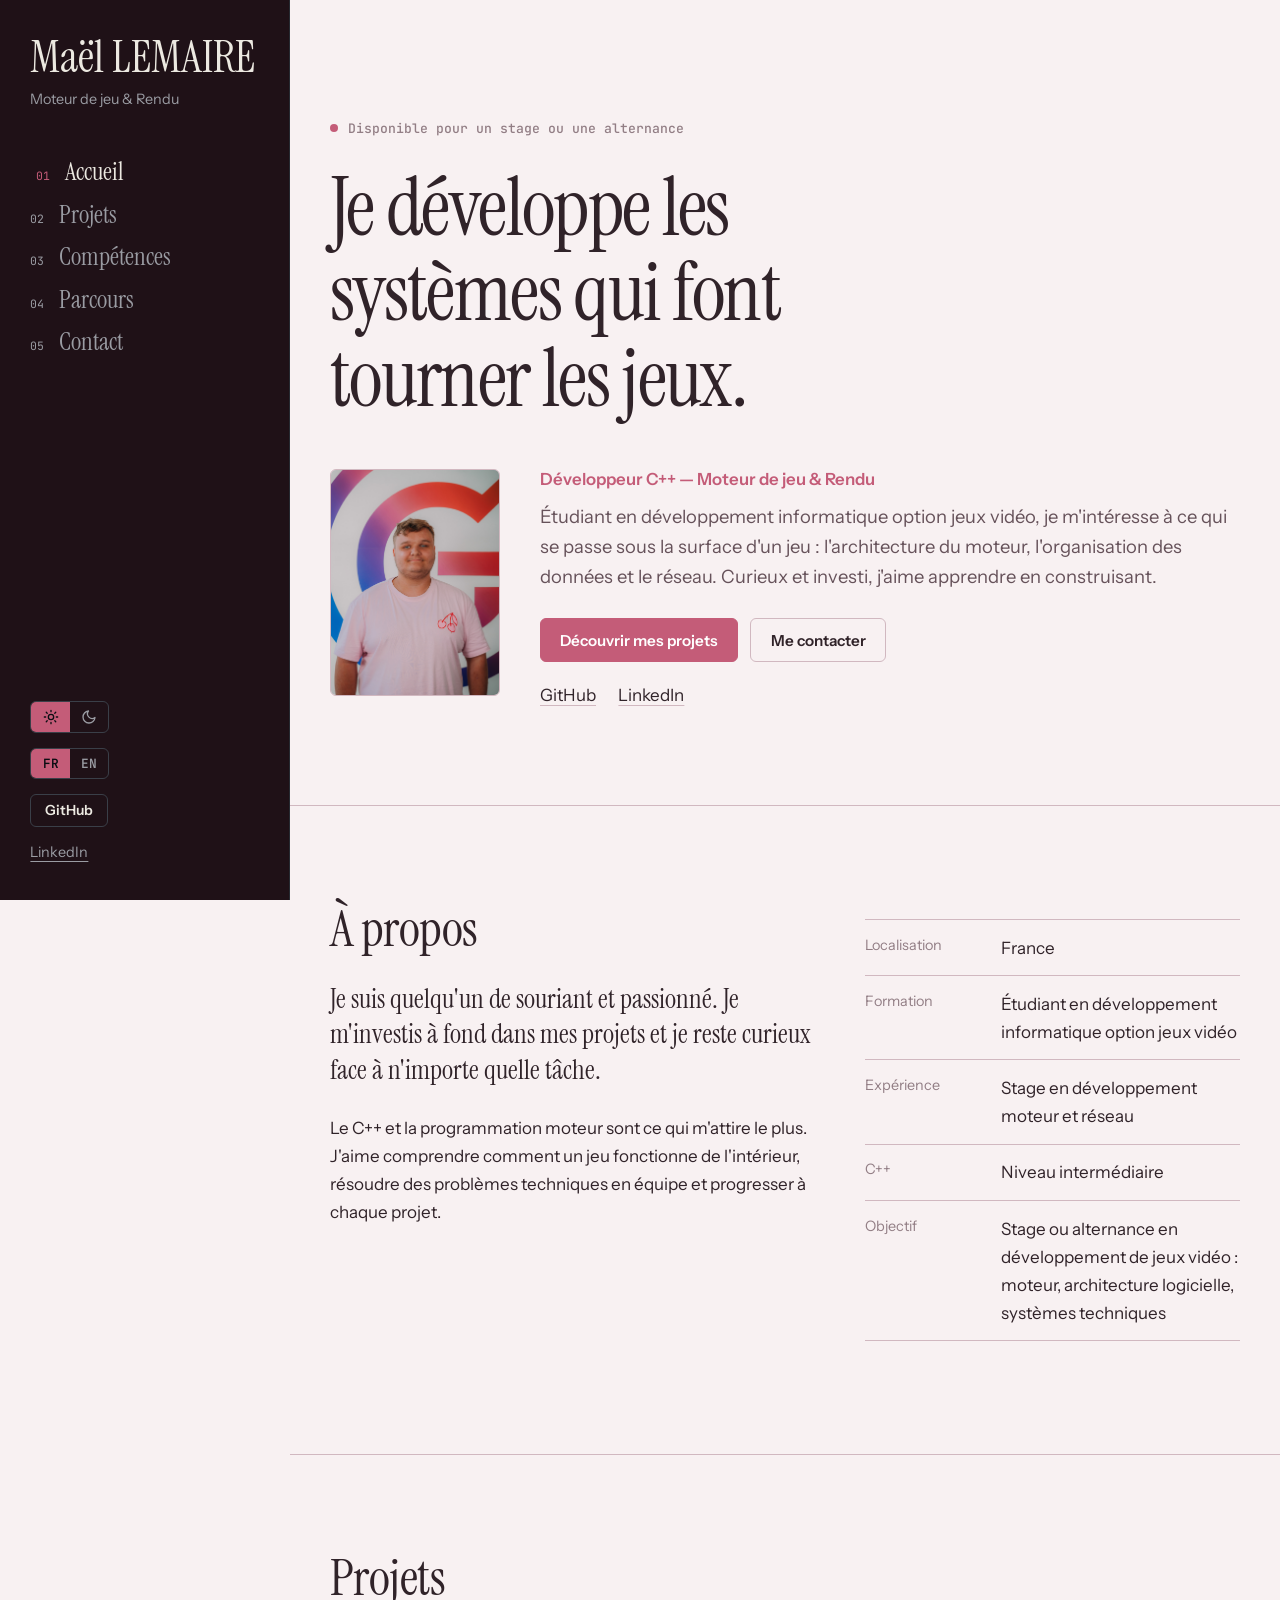
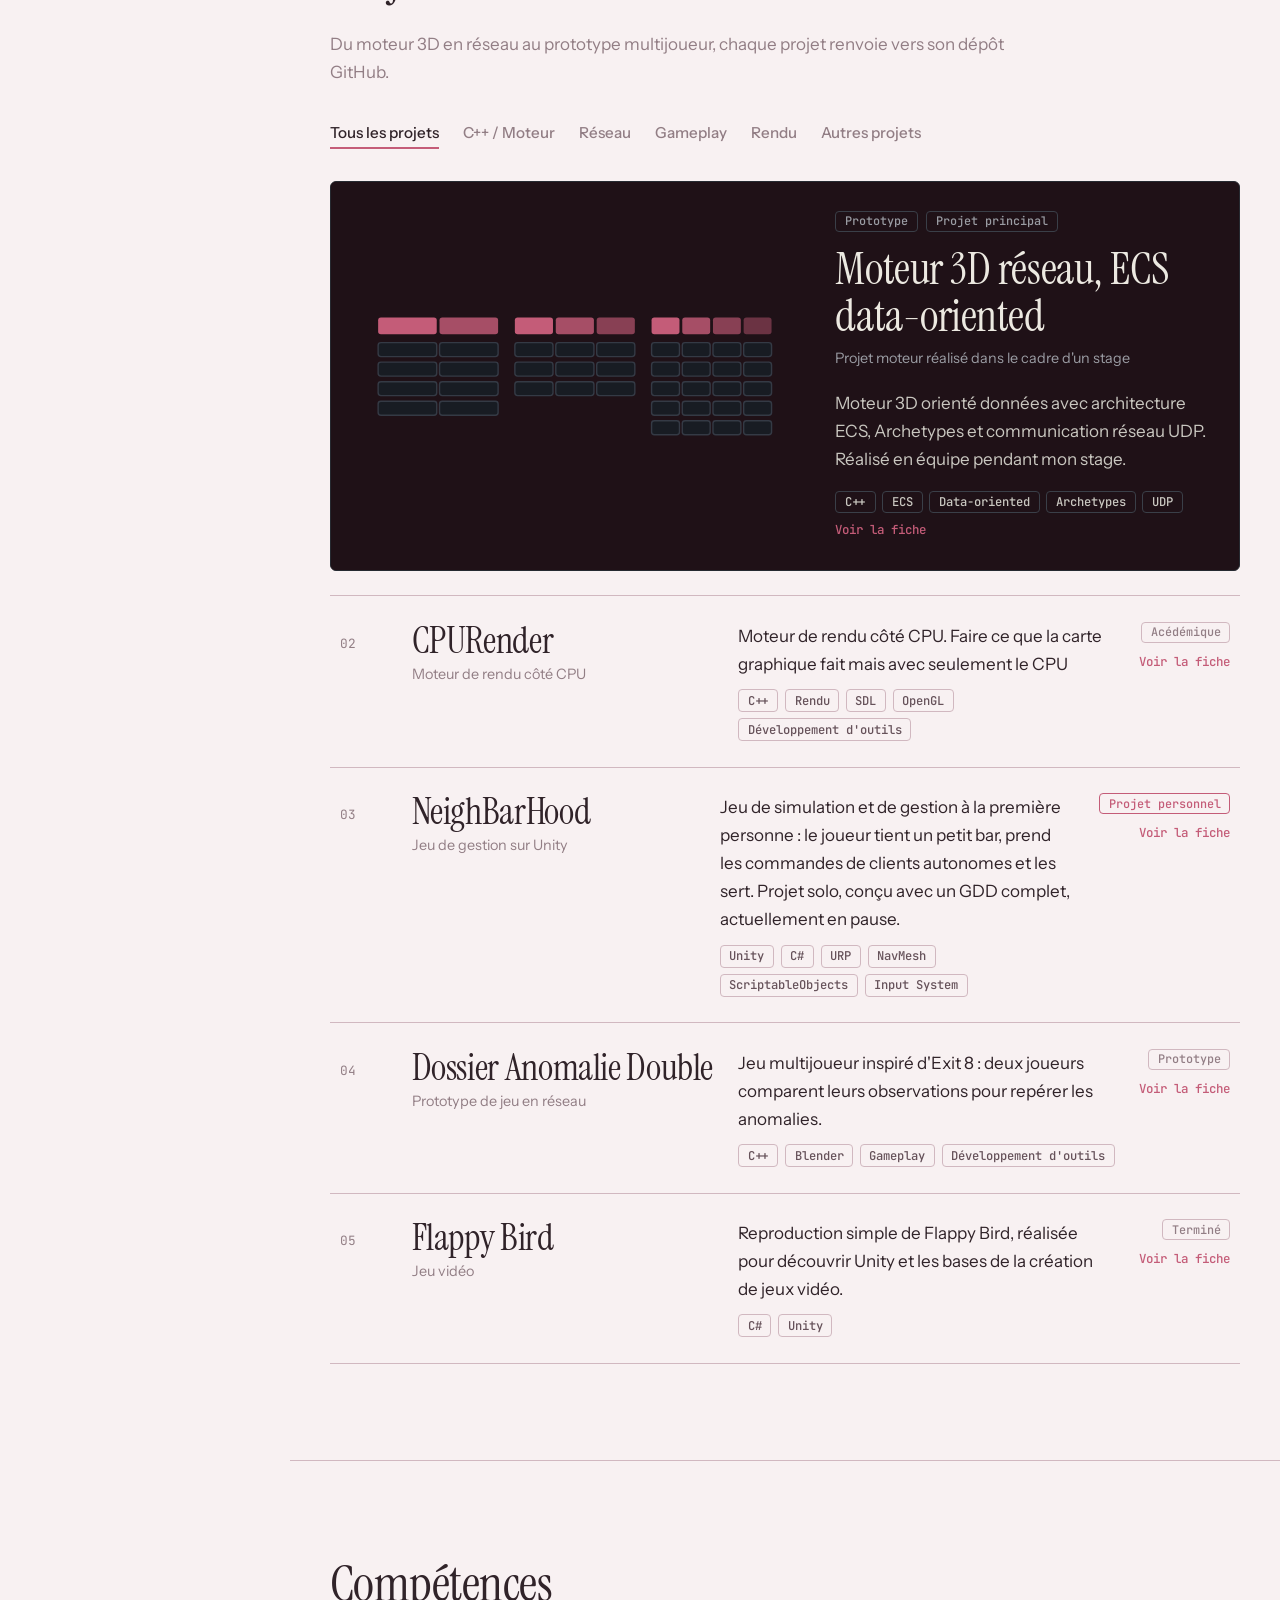
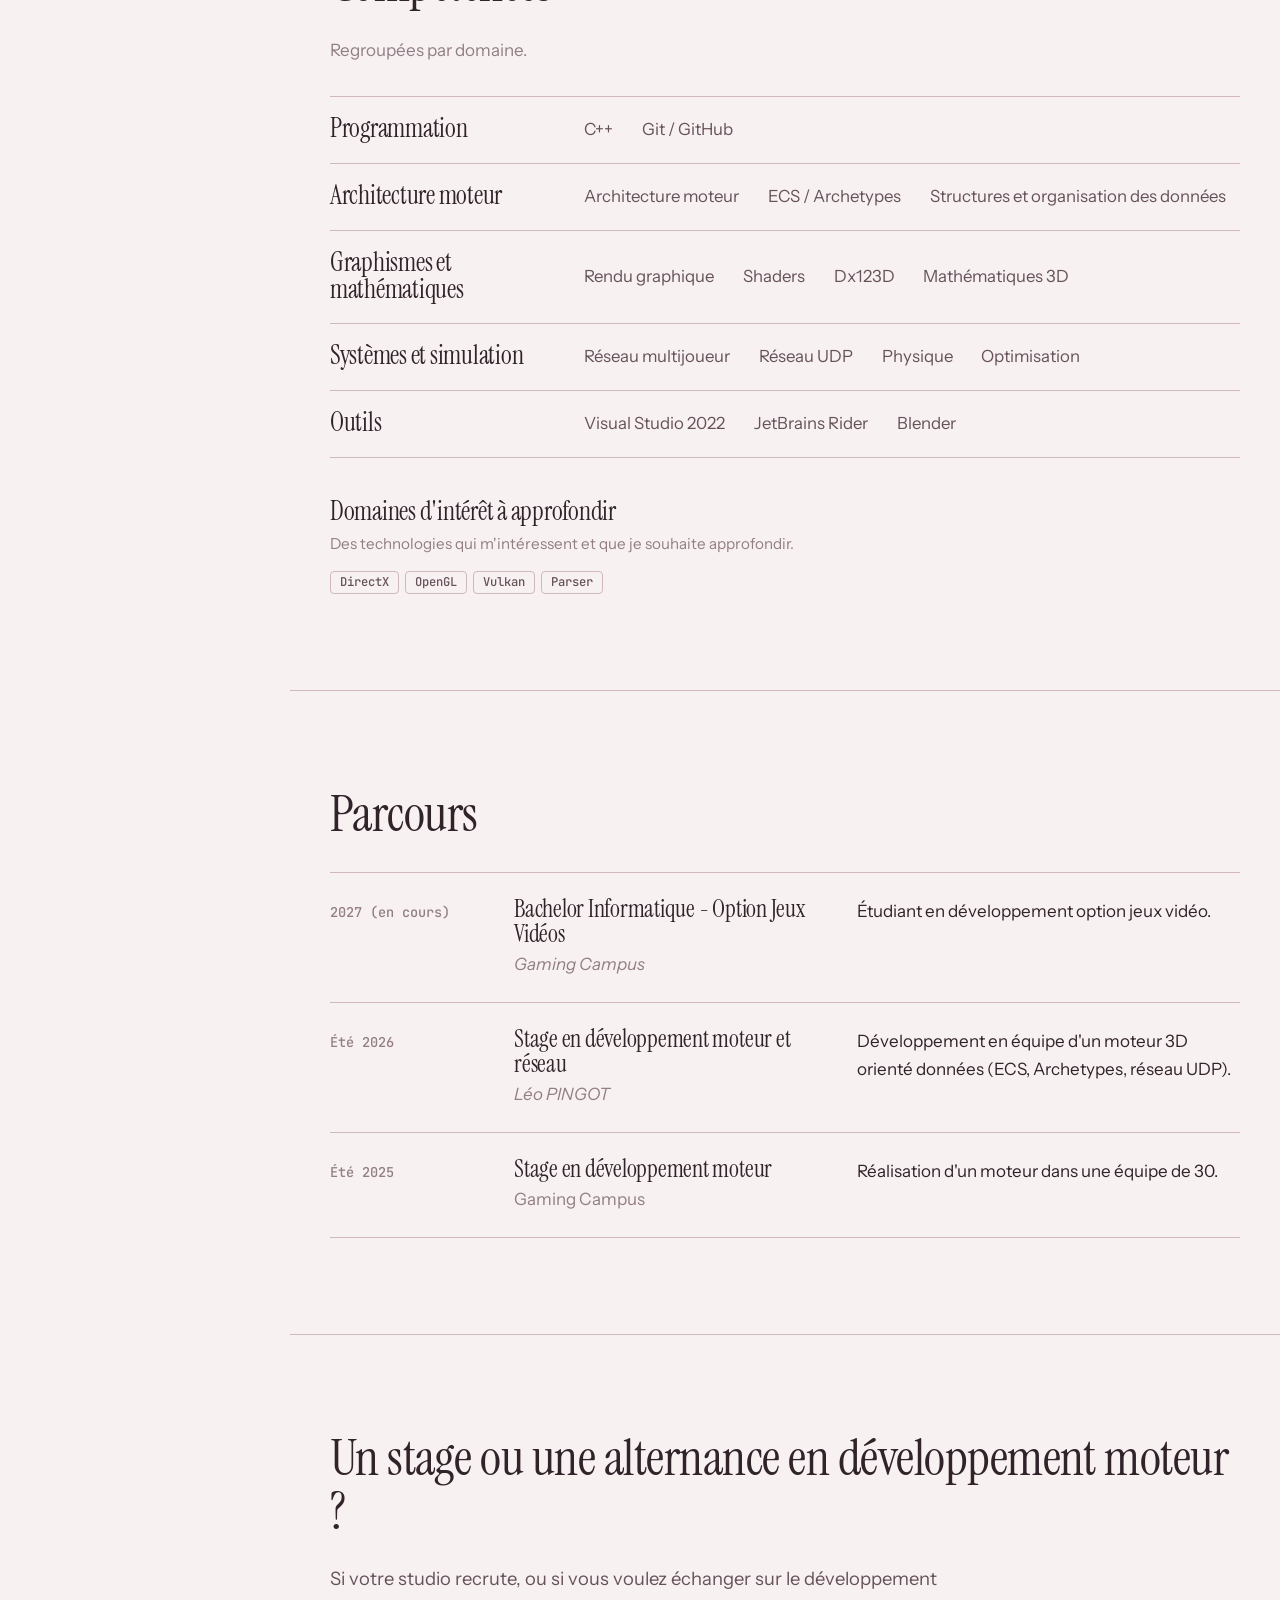
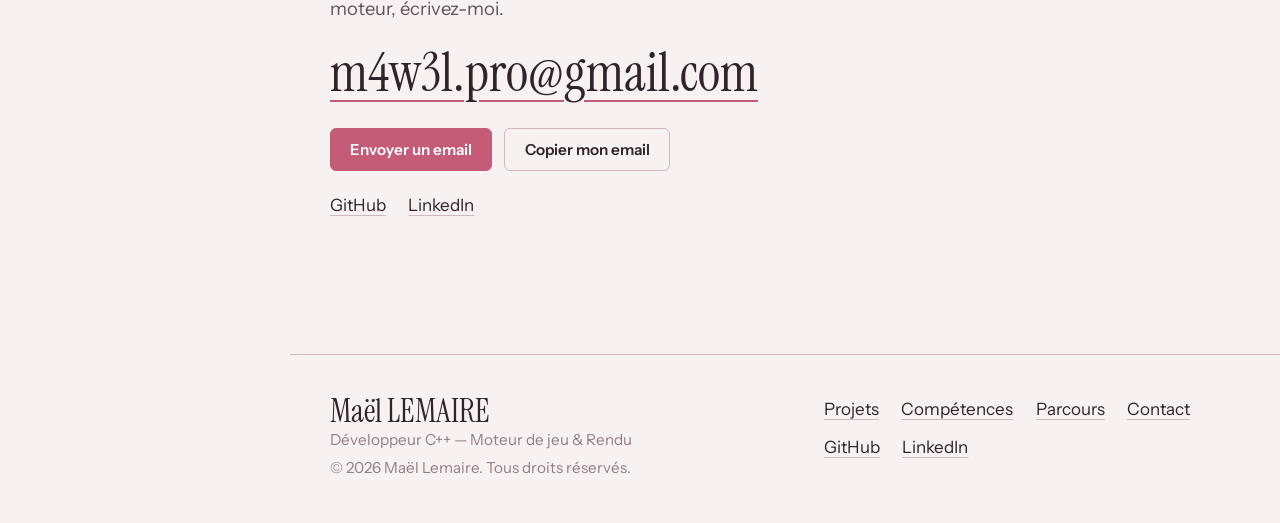
==== commit ce5ece22: "[ADD] Project" ====
--- a/index.html
+++ b/index.html
@@ -177,6 +177,14 @@
     <div id="dlg-body"></div>
   </div>
 </dialog>
+<dialog id="lightbox" class="lightbox" aria-label="Image">
+  <figure>
+    <img id="lb-img" alt="">
+    <figcaption id="lb-cap"></figcaption>
+  </figure>
+  <button type="button" class="btn small lb-nav lb-prev" data-i18n-aria="prev" aria-label="Image précédente"><span aria-hidden="true">‹</span></button>
+  <button type="button" class="btn small lb-nav lb-next" data-i18n-aria="next" aria-label="Image suivante"><span aria-hidden="true">›</span></button>
+</dialog>
 <script src="js/app.js"></script>
 </body>
 </html>
--- a/css/style.css
+++ b/css/style.css
@@ -172,6 +172,34 @@
 .team li{padding:.2rem 0}
 .team span{color:var(--muted)}
 .dlinks{margin-top:1.6rem}
+.sec-imgs{display:grid;height:100%;grid-template-columns:repeat(auto-fill,minmax(240px,1fr));gap:.9rem;margin:1rem 0}
+.sec-imgs:has(figure:only-child){grid-template-columns:1fr}
+.sec-imgs figure{margin:0}
+.sec-imgs .thumb{}
+.sec-imgs figcaption{font-size:.85rem;color:var(--muted);margin-top:.4rem}
+
+/* Galerie */
+[hidden]{display:none!important}
+.thumbs{display:grid;grid-template-columns:repeat(auto-fill,minmax(150px,1fr));gap:.75rem}
+.thumb{all:unset;display:block;position:relative;aspect-ratio:4/3;width:100%;cursor:zoom-in;background:var(--surface-2);border:1px solid var(--line-2);border-radius:var(--radius);overflow:hidden;transition:border-color .2s}
+.thumb:hover{border-color:var(--accent)}
+.thumb:focus-visible{outline:2px solid var(--accent);outline-offset:2px}
+.thumb img{position:absolute;inset:0;width:100%;height:100%;object-fit:cover}
+.thumb img.broken{display:none}
+.thumb .ph{position:absolute;inset:0;display:grid;place-items:center}
+
+/* Image agrandie (centrée, pas plein écran) */
+.lightbox{width:auto;max-width:94vw;max-height:92vh;padding:0;border:0;background:transparent;overflow:visible}
+.lightbox::backdrop{background:rgba(5,5,6,.82)}
+.lightbox figure{margin:0;display:flex;flex-direction:column;align-items:center;gap:.7rem}
+.lightbox img{display:block;max-width:min(1100px,92vw);max-height:78vh;width:auto;height:auto;border-radius:var(--radius);background:var(--surface-2)}
+.lightbox img.broken{display:none}
+.lightbox figcaption{color:#ece9e1;font-size:.92rem;text-align:center;max-width:70ch}
+.lb-nav{position:absolute;top:calc(50% - 1.2rem);padding:.4rem .9rem;font-size:1.3rem;line-height:1;background:rgba(16,18,22,.75);color:#fff;border-color:#4a4f58}
+.lb-prev{left:.6rem}
+.lb-next{right:.6rem}
+
+strong{font-weight:600;color:var(--strong,var(--text))}
 
 /* Animations discrètes */
 .js .reveal{opacity:0;transform:translateY(10px);transition:opacity .5s ease,transform .5s ease}
--- a/css/themes.css
+++ b/css/themes.css
@@ -10,20 +10,20 @@
   --bg:#0f1012; --surface:#17181b; --surface-2:#1e2024; --line:#26282d; --line-2:#3a3d44;
   --text:#ecebe6; --muted:#9a9ca3; --text-soft:#cfcdc6;
   --accent:#f0b454; --accent-ink:#1a1305; --accent-hover:#f6c874;
-  --rail-bg:#0a0b0d; --rail-accent:#f0b454; --backdrop:rgba(5,5,6,.75);
+  --rail-bg:#0a0b0d; --rail-accent:#f0b454; --backdrop:rgba(5,5,6,.75); --strong:#f0b454;
 }
 
 [data-theme="purple"] {
   --bg:#100d18; --surface:#1b1527; --surface-2:#29203a; --line:#352a48; --line-2:#514064;
   --text:#f0eaf7; --muted:#a49aaf; --text-soft:#d4c9df;
   --accent:#b77aff; --accent-ink:#170a25; --accent-hover:#ca9aff;
-  --rail-bg:#0a0710; --rail-accent:#b77aff; --backdrop:rgba(5,2,10,.8);
+  --rail-bg:#0a0710; --rail-accent:#b77aff; --backdrop:rgba(5,2,10,.8); --strong:#b77aff;
 }
 [data-theme="pink"] {
   --bg:#141012; --surface:#201719; --surface-2:#302125; --line:#3d292e; --line-2:#594047;
   --text:#f2e9ea; --muted:#aa969a; --text-soft:#d7c5c8;
   --accent:#e45c70; --accent-ink:#23080e; --accent-hover:#f07889;
-  --rail-bg:#0c080a; --rail-accent:#e45c70; --backdrop:rgba(8,3,5,.8);
+  --rail-bg:#0c080a; --rail-accent:#e45c70; --backdrop:rgba(8,3,5,.8); --strong:#e45c70;
 }
 
 /* Vert : fond sauge clair, colonne vert profond */
@@ -31,40 +31,40 @@
   --bg:#eceee7; --surface:#f7f8f3; --surface-2:#dfe3d8; --line:#d3d8cc; --line-2:#b3baa9;
   --text:#12150f; --muted:#555c4f; --text-soft:#2f342b;
   --accent:#0f6b47; --accent-ink:#ffffff; --accent-hover:#138a5b;
-  --rail-bg:#0f1f19; --rail-line:#1f352b; --rail-accent:#8fe3b5; --backdrop:rgba(8,18,13,.6);
+  --rail-bg:#0f1f19; --rail-accent:#8fe3b5; --backdrop:rgba(8,18,13,.6); --strong:#0f6b47;
 }
 
 [data-theme="light-blue"] {
   --bg:#f4f6fa; --surface:#ffffff; --surface-2:#e9edf5; --line:#dce1eb; --line-2:#c4ccda;
   --text:#202633; --muted:#737e90; --text-soft:#465164;
   --accent:#3978d4; --accent-ink:#ffffff; --accent-hover:#2866c0;
-  --rail-bg: #14315a; --rail-accent:#3978d4; --backdrop:rgba(20,25,35,.35);
+  --rail-bg: #14315a; --rail-accent:#3978d4; --backdrop:rgba(20,25,35,.35); --strong:#3978d4;
 }
 
 [data-theme="light-orange"] {
   --bg:#f5f1e9; --surface:#fffdf8; --surface-2:#ebe5d9; --line:#ded6c8; --line-2:#c9beac;
   --text:#29251f; --muted:#898174; --text-soft:#625b50;
   --accent:#c58a3c; --accent-ink:#ffffff; --accent-hover:#ad732c;
-  --rail-bg:#ebe5d9; --rail-accent:#c58a3c; --backdrop:rgba(30,25,18,.35);
+  --rail-bg:#ebe5d9; --rail-accent:#c58a3c; --backdrop:rgba(30,25,18,.35); --strong:#c58a3c;
 }
 
 [data-theme="light-purple"] {
   --bg:#f5f3fa; --surface:#ffffff; --surface-2:#ebe7f3; --line:#ded8e9; --line-2:#c8bed9;
   --text:#282333; --muted:#898296; --text-soft:#5c536d;
   --accent:#8865c9; --accent-ink:#ffffff; --accent-hover:#7450b5;
-  --rail-bg:#ebe7f3; --rail-accent:#8865c9; --backdrop:rgba(25,18,35,.35);
+  --rail-bg:#ebe7f3; --rail-accent:#8865c9; --backdrop:rgba(25,18,35,.35); --strong:#8865c9;
 }
 
 [data-theme="light-green"] {
   --bg:#eff6f1; --surface:#ffffff; --surface-2:#e0ebe3; --line:#d1e0d5; --line-2:#b7cbbd;
   --text:#1d2b22; --muted:#788c7e; --text-soft:#4a6050;
   --accent:#328d65; --accent-ink:#ffffff; --accent-hover:#267650;
-  --rail-bg:#e0ebe3; --rail-accent:#328d65; --backdrop:rgba(12,25,17,.35);
+  --rail-bg:#e0ebe3; --rail-accent:#328d65; --backdrop:rgba(12,25,17,.35); --strong:#328d65;
 }
 
 [data-theme="light-pink"] {
   --bg:#f8f1f2; --surface:#ffffff; --surface-2:#efe2e5; --line:#e5d3d8; --line-2:#d1b8c0;
   --text:#302329; --muted:#927e85; --text-soft:#66525a;
   --accent:#c45c78; --accent-ink:#ffffff; --accent-hover:#aa4662;
-  --rail-bg: #1f1117; --rail-accent:#c45c78; --backdrop:rgba(35,15,23,.35);
+  --rail-bg: #1f1117; --rail-accent:#c45c78; --backdrop:rgba(35,15,23,.35); --strong:#c45c78;
 }
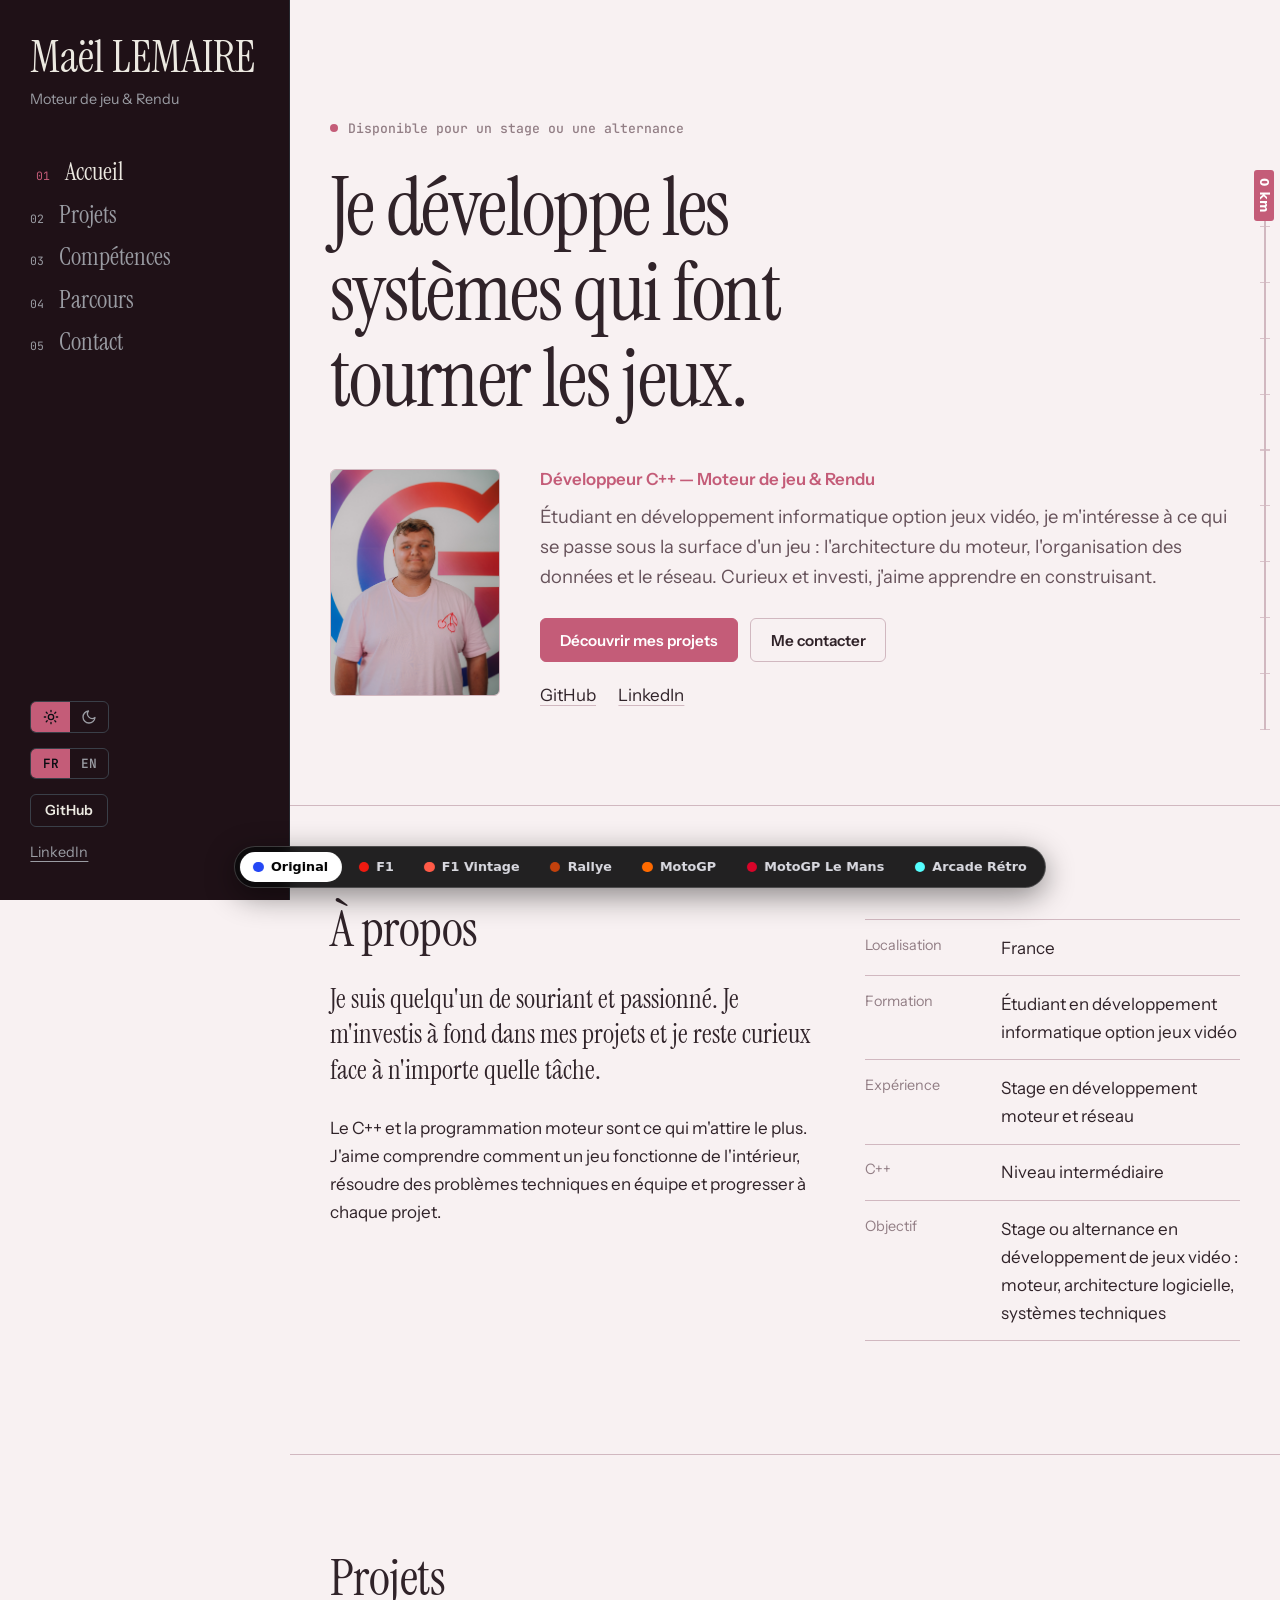
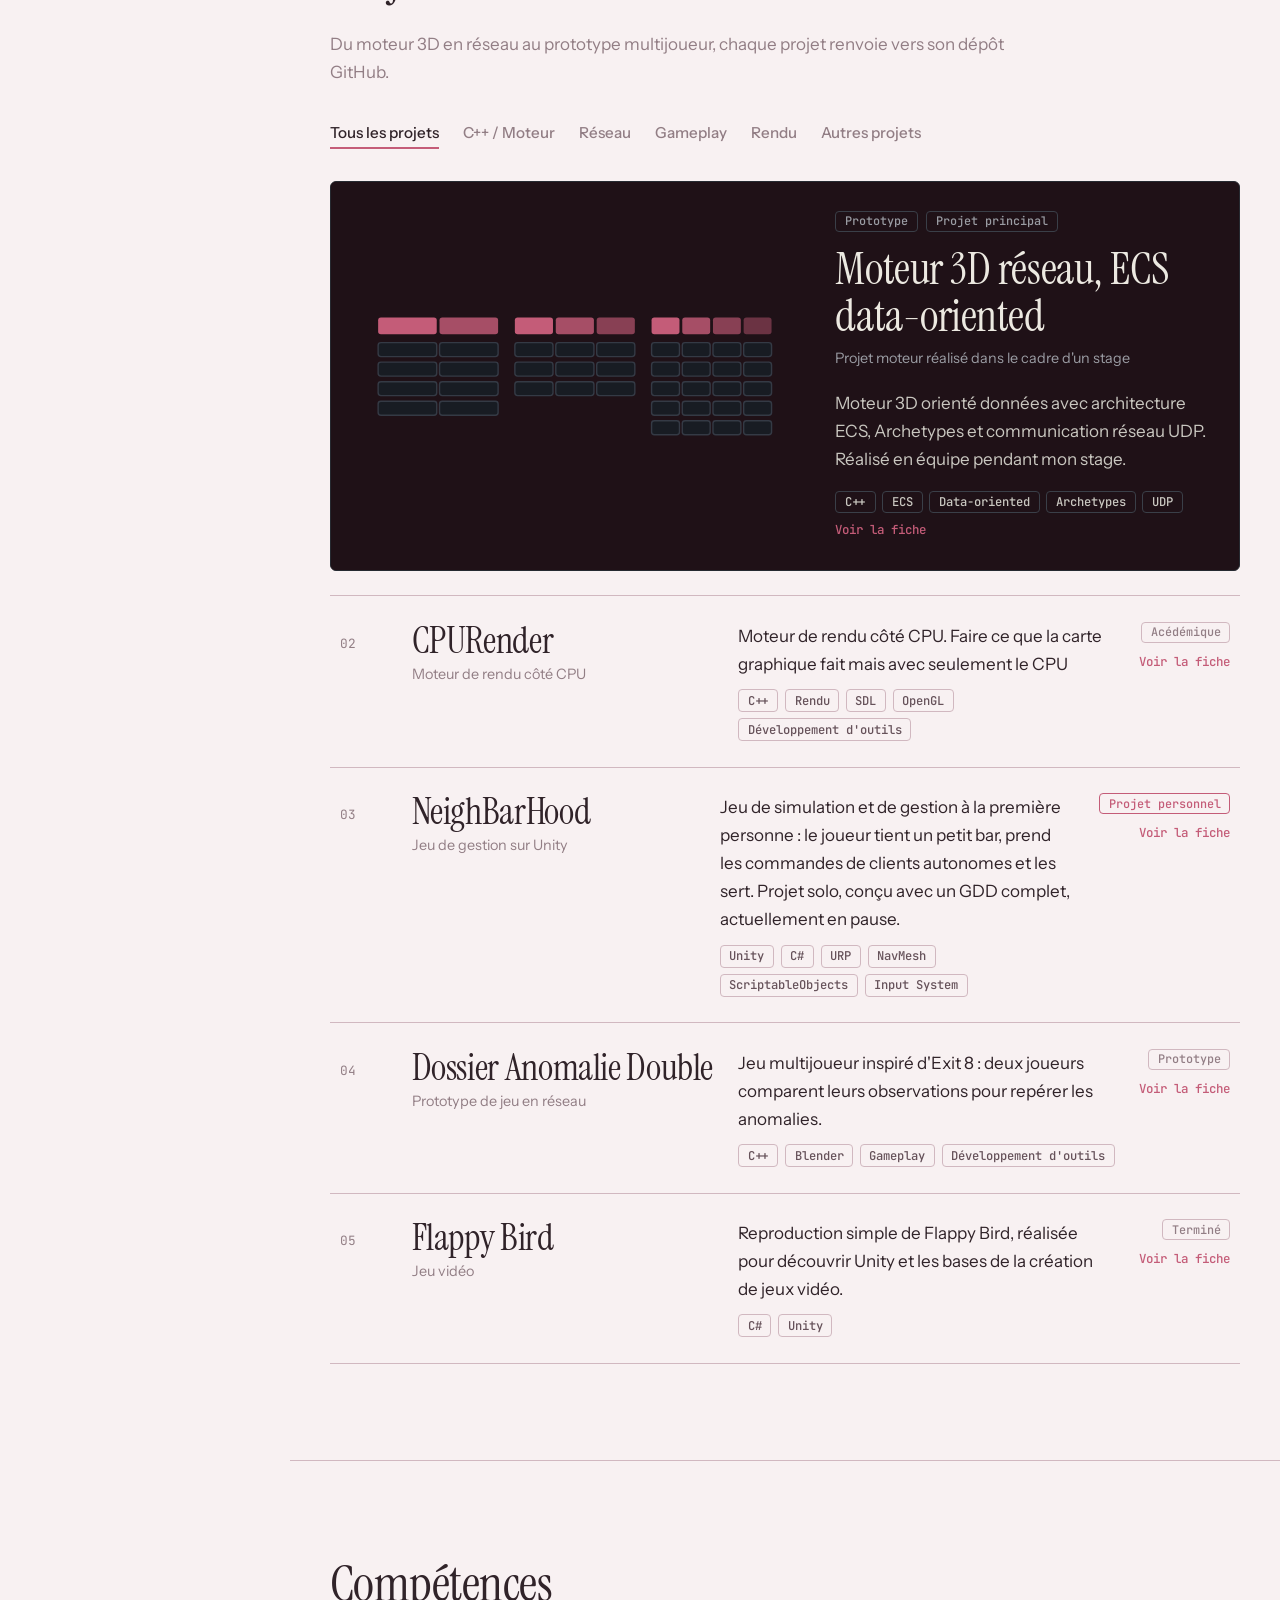
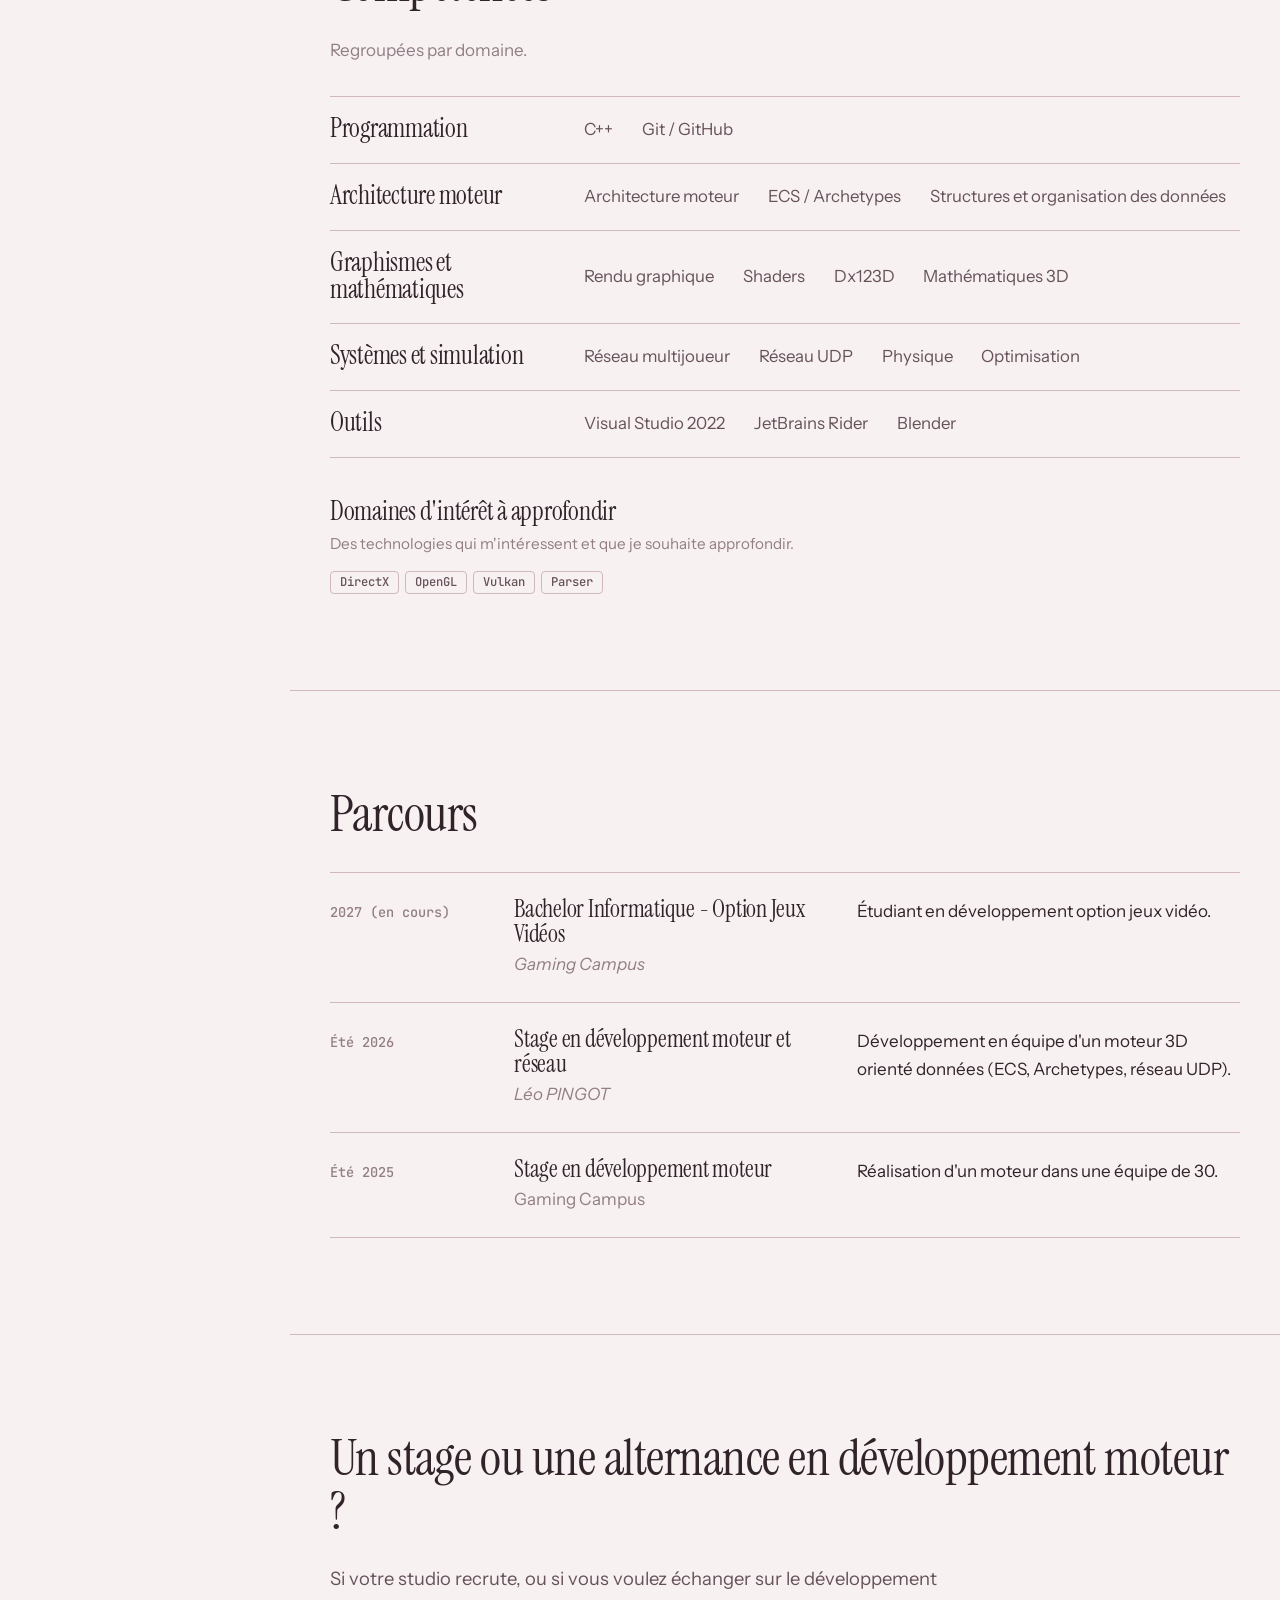
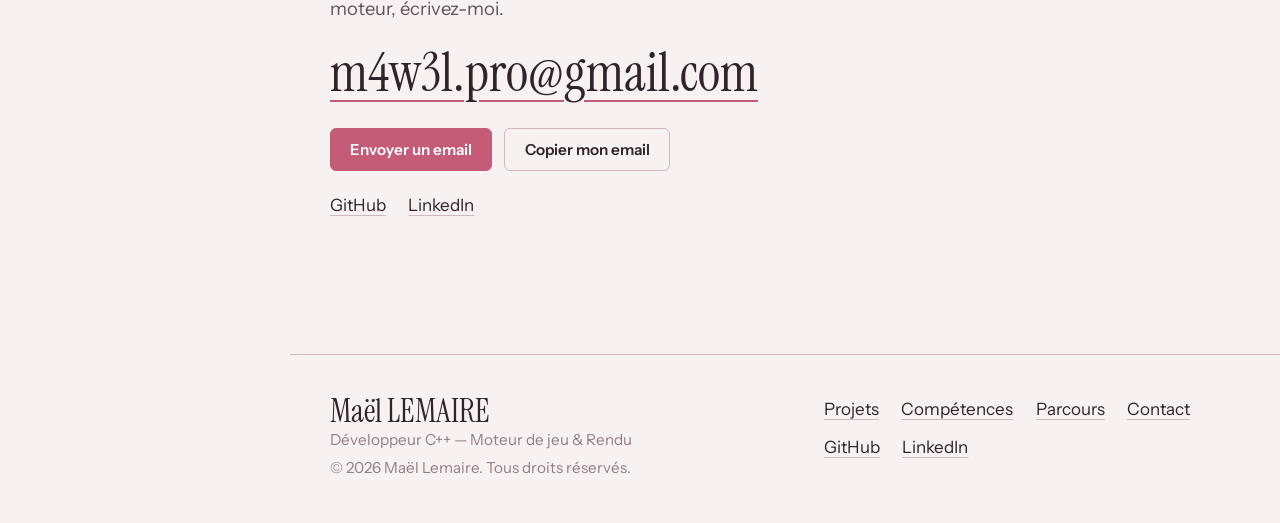
==== commit 50468d31: "[ADA] Many Themes" ====
--- a/index.html
+++ b/index.html
@@ -186,5 +186,6 @@
   <button type="button" class="btn small lb-nav lb-next" data-i18n-aria="next" aria-label="Image suivante"><span aria-hidden="true">›</span></button>
 </dialog>
 <script src="js/app.js"></script>
+<script src="js/switcher.js"></script>
 </body>
 </html>
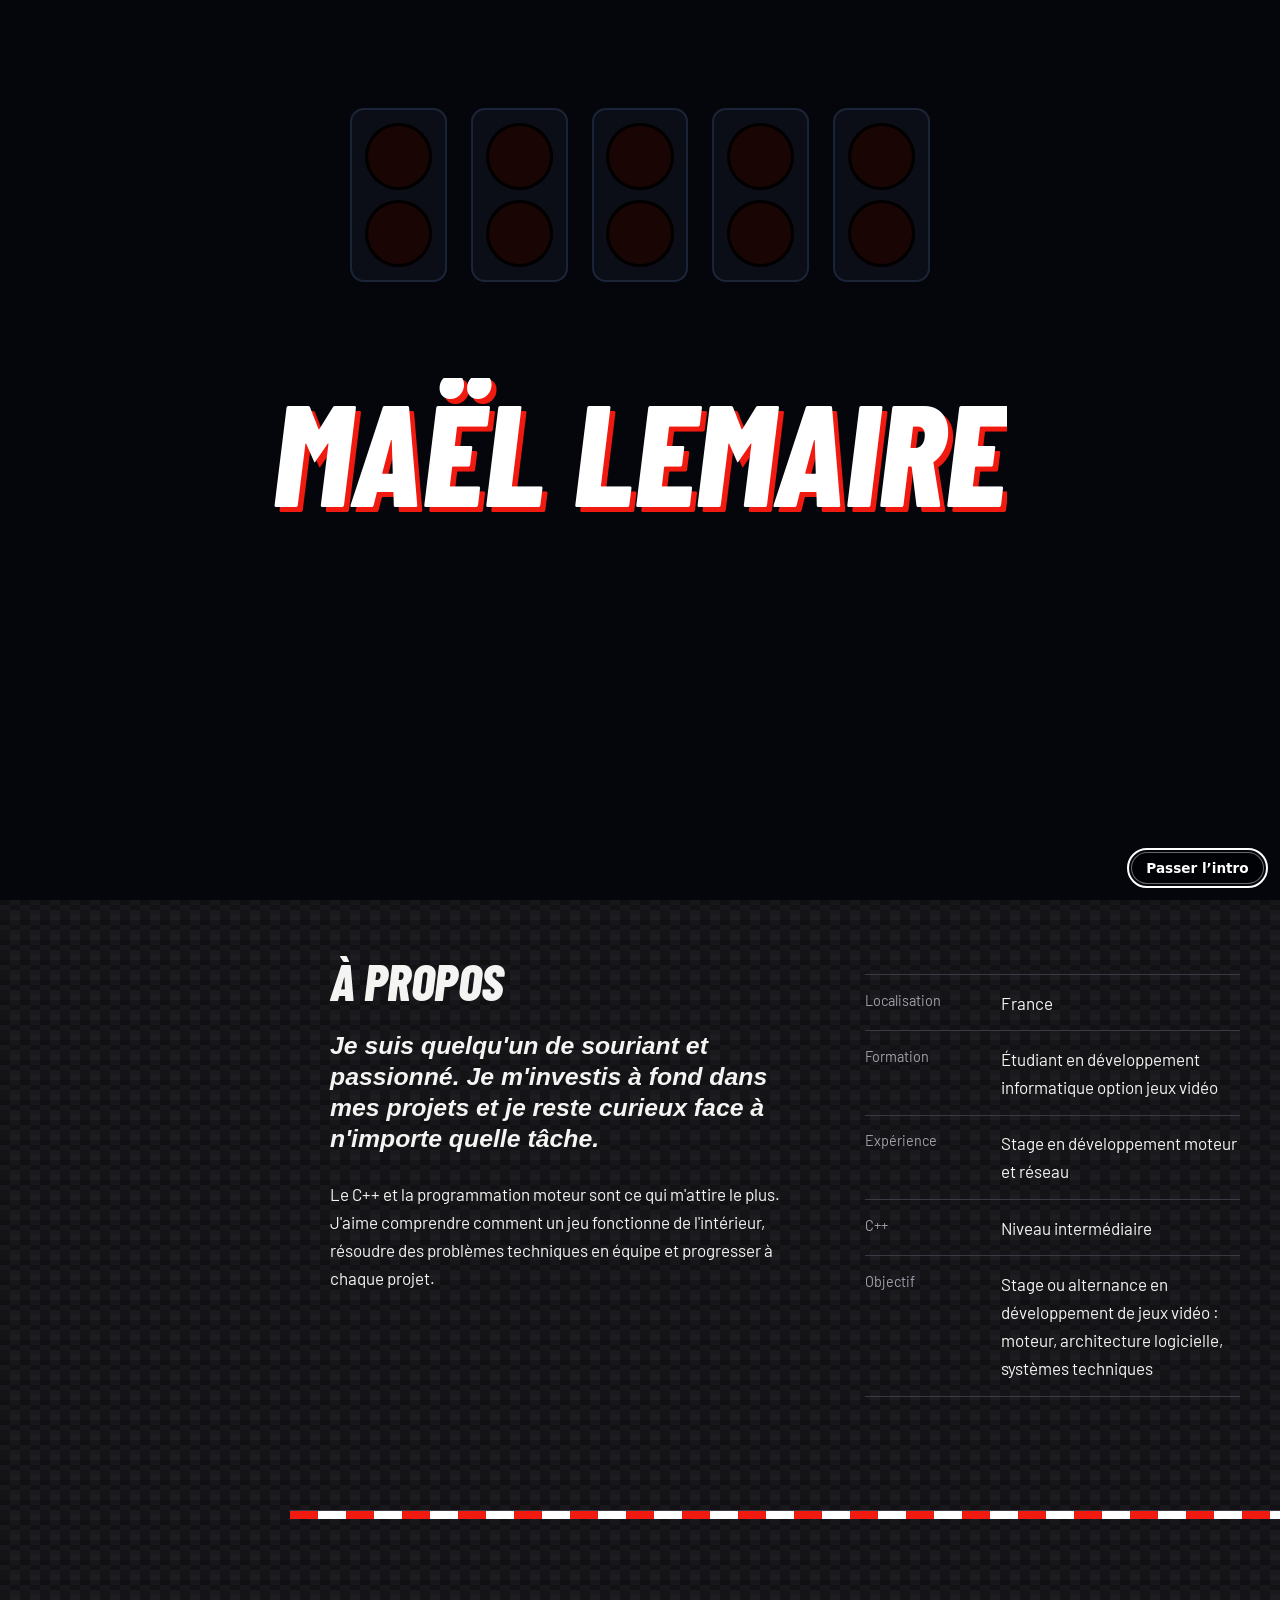
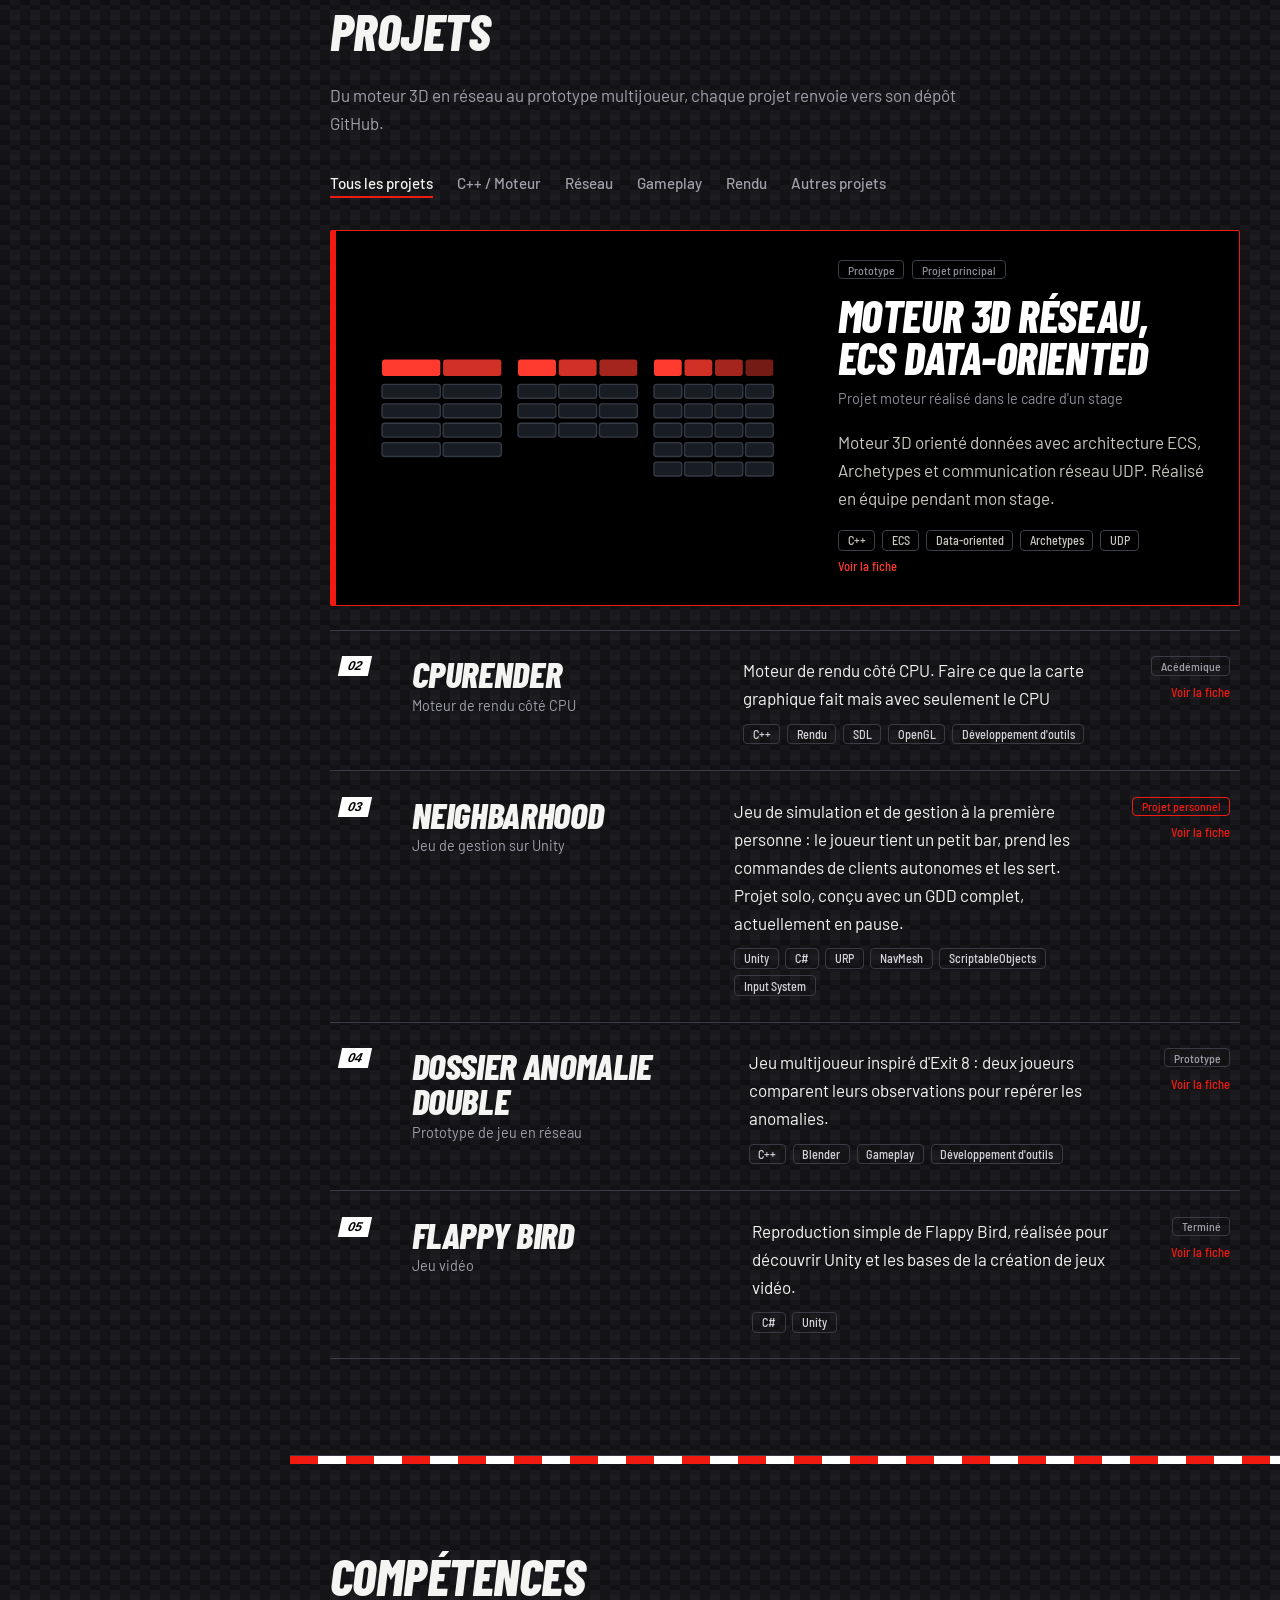
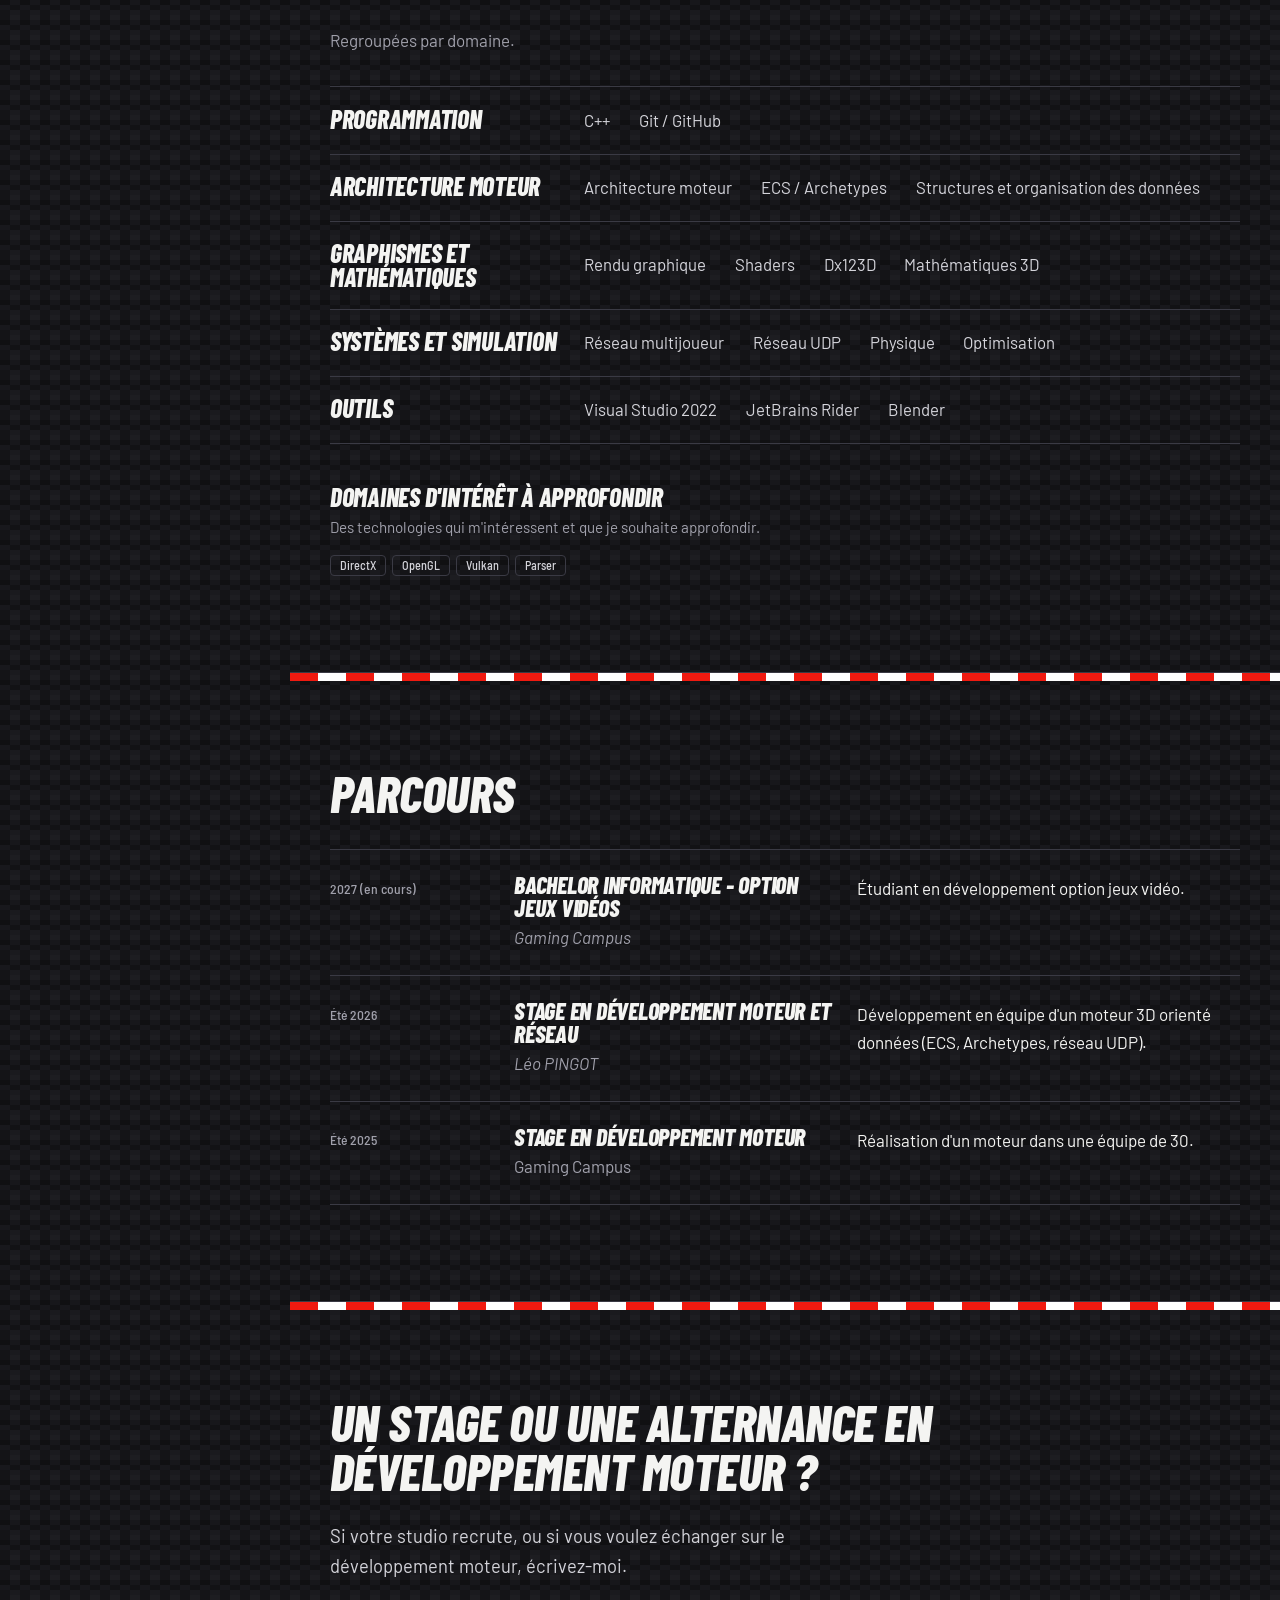
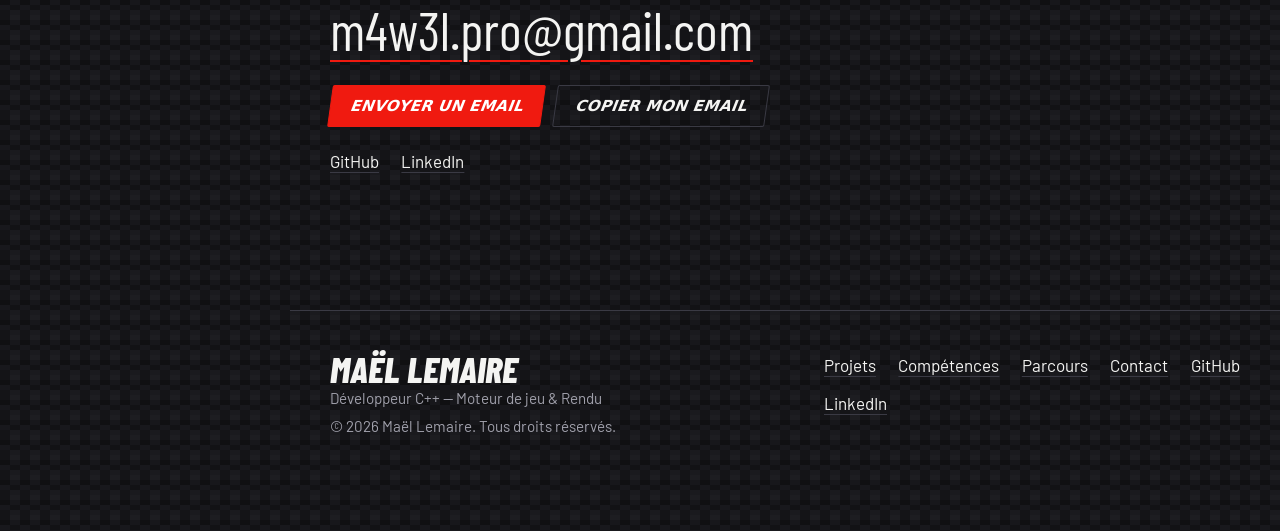
==== commit 6eb7708a: "dada" ====
--- a/index.html
+++ b/index.html
@@ -5,7 +5,7 @@
 <meta name="viewport" content="width=device-width,initial-scale=1">
 <title>Mawel – Développeur C++, moteur de jeu et rendu</title>
 <meta name="description" content="Portfolio de Mawel, étudiant en développement de jeux vidéo : C++, moteur 3D, architecture ECS et réseau UDP.">
-<meta name="theme-color" content="#101216">
+<meta name="theme-color" content="#000000">
 <meta property="og:type" content="website">
 <meta property="og:title" content="Mawel – Développeur C++, moteur de jeu et rendu">
 <meta property="og:description" content="Portfolio de Mawel : C++, moteur 3D, architecture ECS et réseau UDP.">
@@ -17,10 +17,14 @@
 <link rel="preconnect" href="https://fonts.gstatic.com" crossorigin>
 <link rel="stylesheet" href="https://fonts.googleapis.com/css2?family=Instrument+Serif&family=Instrument+Sans:wght@400;500;600&family=JetBrains+Mono:wght@400;500&display=swap">
 <link rel="stylesheet" href="css/style.css">
+<link rel="stylesheet" href="https://fonts.googleapis.com/css2?family=Barlow+Condensed:ital,wght@0,700;0,800;1,700;1,800&family=Barlow:wght@400;500;600;700&family=Barlow+Semi+Condensed:wght@500&display=swap">
 <link rel="stylesheet" href="css/themes.css">
+<link rel="stylesheet" href="css/racing.css">
+<link rel="stylesheet" href="css/intros.css">
+<link rel="stylesheet" href="css/mobile.css">
 <script>document.documentElement.classList.add('js')</script>
 <script src="js/data.js"></script>
-<script>(function(){try{var m=localStorage.getItem('mode');if(m!=='light'&&m!=='dark'){m=MODES.default==='auto'?(matchMedia('(prefers-color-scheme: light)').matches?'light':'dark'):MODES.default}var d=document.documentElement,id=MODES[m];d.dataset.mode=m;if(id==='paper')d.removeAttribute('data-theme');else d.setAttribute('data-theme',id)}catch(e){}})()</script>
+<script>MODES.light=MODES.dark='f1';MODES.default='dark';document.documentElement.dataset.mode='dark';document.documentElement.setAttribute('data-theme','f1')</script>
 </head>
 <body>
 <a class="skip" href="#main" data-i18n="skip">Aller au contenu</a>
@@ -28,7 +32,7 @@
 <header class="nav" id="nav">
   <div class="nav-in">
     <div class="id">
-      <a class="brand" href="#home">Maël LEMAIRE</a>
+      <a class="brand" href="#home" aria-label="Maël LEMAIRE"><span class="brand-full" aria-hidden="true">Maël LEMAIRE</span><span class="brand-short" aria-hidden="true">M LEMAIRE</span></a>
       <p class="rail-role" data-i18n="railRole"></p>
     </div>
     <nav data-i18n-aria="navLabel" aria-label="Navigation principale">
@@ -38,6 +42,7 @@
         <li><a href="#skills"><span>03</span><b data-i18n="nSkills">Compétences</b></a></li>
         <li><a href="#journey"><span>04</span><b data-i18n="nJourney">Parcours</b></a></li>
         <li><a href="#contact"><span>05</span><b data-i18n="nContact">Contact</b></a></li>
+        <li class="nav-lang"><div class="lang" role="group" data-i18n-aria="langLabel" aria-label="Langue"><button type="button" data-lang="fr" lang="fr">Français</button><button type="button" data-lang="en" lang="en">English</button></div></li>
       </ul>
     </nav>
     <div class="nav-actions">
@@ -186,6 +191,6 @@
   <button type="button" class="btn small lb-nav lb-next" data-i18n-aria="next" aria-label="Image suivante"><span aria-hidden="true">›</span></button>
 </dialog>
 <script src="js/app.js"></script>
-<script src="js/switcher.js"></script>
+<script src="js/themefx.js"></script>
 </body>
 </html>
--- a/css/style.css
+++ b/css/style.css
@@ -111,9 +111,9 @@
 .grid>li:last-child{border-bottom:1px solid var(--line-2)}
 .grid>li.feat{border:0;margin-bottom:1.5rem}
 .grid>li.empty{color:var(--muted);padding:1rem 0}
-.open{all:unset;cursor:pointer}
-.open::after{content:"";position:absolute;inset:0}
-.open:focus-visible{outline:2px solid var(--accent);outline-offset:-2px}
+.grid .open{all:unset;cursor:pointer}
+.grid .open::after{content:"";position:absolute;inset:0}
+.grid .open:focus-visible{outline:2px solid var(--accent);outline-offset:-2px}
 .prow{position:relative;display:grid;grid-template-columns:3rem 1.2fr 1.5fr auto;gap:1.5rem;align-items:start;padding:1.6rem .6rem;transition:background .2s}
 .prow:hover,.prow:focus-within{background:var(--surface)}
 .prow .no{font:400 .8rem var(--font-mono);color:var(--muted);padding-top:.8rem}
@@ -223,7 +223,7 @@
   .rail-role,.rail-li{display:none}
   .menu-btn{display:inline-flex}
   #nav-links{display:none}
-  .nav.open #nav-links{display:flex;position:absolute;top:100%;left:0;right:0;background:var(--rail-bg);padding:.6rem 1.25rem 1.2rem;border-bottom:1px solid var(--rail-line)}
+  .nav.menu-open #nav-links{display:flex;position:absolute;top:100%;left:0;right:0;background:var(--rail-bg);padding:.6rem 1.25rem 1.2rem;border-bottom:1px solid var(--rail-line)}
   .nav-actions{margin:0 0 0 auto;flex-direction:row;align-items:center;gap:.6rem}
   .feat-card{grid-template-columns:1fr}
   .feat-card .media{min-height:200px}
--- a/css/racing.css
+++ b/css/racing.css
@@ -0,0 +1,110 @@
+/* Thèmes course (1/2) : f1, motogp, rallye — même disposition, autres décors */
+[data-theme]{--rail-ink:#0b0d12}
+.lang button[aria-pressed="true"]{color:var(--rail-ink)}
+section,.hero{position:relative}
+section::before{content:"";position:absolute;left:0;right:0;top:0}
+.hero::before,.hero::after{pointer-events:none}
+.hero .wrap{position:relative;z-index:1}
+.footer{padding-bottom:5.5rem}
+[data-theme] .nav{z-index:50}
+
+/* ============ F1 : fibre de carbone, rouge, vibreurs ============ */
+[data-theme="f1"]{
+  --bg:#1a1a1e;--surface:#15151a;--surface-2:#1f1f26;--line:#26262e;--line-2:#3a3a44;
+  --text:#f4f4f2;--muted:#a0a0ab;--text-soft:#d4d4da;
+  --accent:#f01a10;--accent-ink:#fff;--accent-hover:#ff3b30;
+  --rail-bg:#000;--rail-text:#fff;--rail-muted:#8d8d98;--rail-line:#f01a10;--rail-accent:#ff3b30;--rail-ink:#fff;
+  --backdrop:rgba(0,0,0,.82);--strong:#ff3b30;
+  --font-title:"Barlow Condensed",sans-serif;--font-body:"Barlow",system-ui,sans-serif;--font-mono:"Barlow Semi Condensed",sans-serif;--radius:2px;
+}
+[data-theme="f1"] body{
+  background-color:#1a1a1e;
+  background-image:radial-gradient(900px 520px at 100% 0,rgba(240,26,16,.2),transparent 70%),radial-gradient(700px 400px at 0 100%,rgba(240,26,16,.08),transparent 70%),
+    linear-gradient(27deg,#101012 5px,transparent 5px),linear-gradient(207deg,#101012 5px,transparent 5px),linear-gradient(27deg,#18181c 5px,transparent 5px),linear-gradient(207deg,#18181c 5px,transparent 5px),
+    linear-gradient(90deg,#141417 10px,transparent 10px),linear-gradient(#17171b 25%,#121215 25%,#121215 50%,transparent 50%,transparent 75%,#1d1d21 75%,#1d1d21);
+  background-size:auto,auto,20px 20px,20px 20px,20px 20px,20px 20px,20px 20px,20px 20px;
+  background-position:0 0,0 0,0 5px,10px 0,0 10px,10px 5px,0 0,0 0;
+  background-attachment:fixed,fixed,scroll,scroll,scroll,scroll,scroll,scroll}
+[data-theme="f1"] h1,[data-theme="f1"] h2,[data-theme="f1"] h3,[data-theme="f1"] .brand,[data-theme="f1"] #nav-links b{font-weight:800;font-style:italic;text-transform:uppercase;line-height:.95}
+[data-theme="f1"] h1{font-size:clamp(2.8rem,6.4vw,5.2rem);max-width:14ch}
+[data-theme="f1"] .brand{font-size:2.3rem}
+[data-theme="f1"] .nav{border-right:4px solid #f01a10}
+[data-theme="f1"] .big{font:600 1.55rem/1.25 var(--font-title);font-style:italic}
+[data-theme="f1"] section::before{height:8px;background:repeating-linear-gradient(90deg,#f01a10 0 28px,#fff 28px 56px)}
+[data-theme="f1"] .hero{overflow:hidden;background:linear-gradient(112deg,transparent 62%,rgba(240,26,16,.18) 62% 64%,transparent 64% 66%,rgba(240,26,16,.09) 66% 67%,transparent 67%)}
+[data-theme="f1"] .hero::before{content:"";position:absolute;right:-40px;top:0;bottom:0;width:38%;opacity:.5;clip-path:polygon(40% 0,100% 0,100% 100%,0 100%);
+  background:repeating-linear-gradient(112deg,rgba(255,255,255,.07) 0 4px,transparent 4px 14px)}
+[data-theme="f1"] .hero::after{content:"";position:absolute;left:0;right:0;bottom:0;height:90px;background:linear-gradient(transparent,rgba(240,26,16,.12))}
+[data-theme="f1"] .prow .no{background:#fff;color:#000;font-weight:800;font-style:italic;padding:.15rem .5rem;width:max-content;height:max-content;transform:skewX(-12deg)}
+[data-theme="f1"] .btn{font-style:italic;text-transform:uppercase;letter-spacing:.02em;transform:skewX(-8deg)}
+[data-theme="f1"] .feat-card{border-left:6px solid #f01a10}
+[data-theme="f1"] .prow:hover,[data-theme="f1"] .prow:focus-within{background:rgba(21,21,26,.92)}
+
+/* ============ MotoGP : cockpit bleu nuit, orange, compte-tours ============ */
+[data-theme="motogp"]{
+  --bg:#070d1f;--surface:#0f1a36;--surface-2:#162547;--line:#1f3160;--line-2:#34508f;
+  --text:#eef4ff;--muted:#90a5cc;--text-soft:#c9d8f5;
+  --accent:#ff6a00;--accent-ink:#0a0a0a;--accent-hover:#ff8a2b;
+  --rail-bg:#040813;--rail-text:#eef4ff;--rail-muted:#7f94bd;--rail-line:#1f3160;--rail-accent:#00d4ff;--rail-ink:#001018;
+  --backdrop:rgba(2,5,14,.85);--strong:#00d4ff;
+  --font-title:"Russo One",sans-serif;--font-body:"Rajdhani",system-ui,sans-serif;--font-mono:"Rajdhani",sans-serif;--radius:0;
+}
+[data-theme="motogp"] body{font-size:1.2rem;font-weight:500;
+  background-color:#070d1f;
+  background-image:radial-gradient(900px 500px at 8% 0,rgba(0,212,255,.16),transparent 70%),radial-gradient(800px 500px at 100% 100%,rgba(255,106,0,.14),transparent 70%),
+    repeating-linear-gradient(135deg,rgba(255,106,0,.035) 0 18px,transparent 18px 36px),
+    linear-gradient(rgba(0,212,255,.05) 1px,transparent 1px),linear-gradient(90deg,rgba(0,212,255,.05) 1px,transparent 1px);
+  background-size:auto,auto,auto,44px 44px,44px 44px;background-attachment:fixed,fixed,scroll,scroll,scroll}
+[data-theme="motogp"] h1,[data-theme="motogp"] h2,[data-theme="motogp"] h3,[data-theme="motogp"] .brand{font-style:italic;text-transform:uppercase;letter-spacing:0}
+[data-theme="motogp"] h1{font-size:clamp(2.5rem,5.6vw,4.6rem);line-height:1}
+[data-theme="motogp"] h2{font-size:clamp(2rem,3.6vw,2.9rem)}
+[data-theme="motogp"] h3{font-size:1.35rem}
+[data-theme="motogp"] .brand{font-size:1.9rem}
+[data-theme="motogp"] #nav-links a b{font-size:1.2rem;font-style:italic;text-transform:uppercase}
+[data-theme="motogp"] .big{font:400 1.45rem/1.3 var(--font-title)}
+[data-theme="motogp"] .nav{border-right:2px solid #00d4ff;box-shadow:6px 0 24px rgba(0,212,255,.15)}
+[data-theme="motogp"] .btn{border:0;background:var(--surface-2);clip-path:polygon(12px 0,100% 0,calc(100% - 12px) 100%,0 100%);padding:.7rem 1.6rem;font-style:italic;text-transform:uppercase;font-weight:700;letter-spacing:.03em}
+[data-theme="motogp"] .btn.small{padding:.4rem 1.2rem}
+[data-theme="motogp"] .btn.primary{background:var(--accent)}
+[data-theme="motogp"] .btn:hover{background:var(--accent-hover);color:var(--accent-ink)}
+[data-theme="motogp"] .nav .btn,[data-theme="motogp"] .close{background:#10204a;border:0}
+[data-theme="motogp"] section::before{height:3px;background:linear-gradient(90deg,#00d4ff,transparent 70%)}
+[data-theme="motogp"] .hero{overflow:hidden;background:repeating-linear-gradient(100deg,transparent 0 46px,rgba(0,212,255,.05) 46px 48px)}
+[data-theme="motogp"] .hero::before{content:"";position:absolute;right:-8%;top:8%;width:420px;height:420px;border-radius:50%;opacity:.5;
+  background:repeating-conic-gradient(from -120deg,rgba(0,212,255,.55) 0 2deg,transparent 2deg 12deg);-webkit-mask:radial-gradient(circle,transparent 62%,#000 63% 72%,transparent 73%);mask:radial-gradient(circle,transparent 62%,#000 63% 72%,transparent 73%)}
+[data-theme="motogp"] .hero::after{content:"";position:absolute;left:0;right:0;bottom:0;height:12px;
+  background:linear-gradient(90deg,#00d4ff 0,#ffd000 62%,#ff2a00 88%);
+  -webkit-mask:repeating-linear-gradient(90deg,#000 0 16px,transparent 16px 22px);mask:repeating-linear-gradient(90deg,#000 0 16px,transparent 16px 22px);
+  animation:rev 1.8s cubic-bezier(.2,.7,.2,1) both}
+@keyframes rev{from{clip-path:inset(0 100% 0 0)}to{clip-path:inset(0 0 0 0)}}
+[data-theme="motogp"] .tags li,[data-theme="motogp"] .chip{border-color:var(--line-2);font-weight:700}
+[data-theme="motogp"] .feat-card{border-top:3px solid #ff6a00}
+
+/* ============ Rallye : carnet de route, terre, boue, courbes de niveau ============ */
+[data-theme="rallye"]{
+  --bg:#e8dcc0;--surface:#f3ead4;--surface-2:#d9c9a4;--line:#cdbb92;--line-2:#8c7648;
+  --text:#241a0d;--muted:#665235;--text-soft:#3d2e18;
+  --accent:#c2410c;--accent-ink:#fff;--accent-hover:#dc5314;
+  --rail-bg:#2b2114;--rail-text:#f3ead4;--rail-muted:#bda57a;--rail-line:#2b2114;--rail-accent:#ff9d4a;--rail-ink:#241a0d;
+  --backdrop:rgba(25,17,8,.72);--strong:#c2410c;
+  --font-title:"Barlow Condensed",sans-serif;--font-body:"Barlow",system-ui,sans-serif;--font-mono:"Barlow Semi Condensed",sans-serif;--radius:3px;
+}
+[data-theme="rallye"] body{
+  background-color:#e8dcc0;
+  background-image:radial-gradient(circle at 12% 22%,rgba(80,52,24,.2) 0 22px,transparent 23px),radial-gradient(circle at 18% 26%,rgba(80,52,24,.16) 0 9px,transparent 10px),
+    radial-gradient(circle at 80% 70%,rgba(80,52,24,.18) 0 34px,transparent 35px),radial-gradient(circle at 74% 76%,rgba(80,52,24,.14) 0 12px,transparent 13px),
+    url("data:image/svg+xml,%3Csvg xmlns='http://www.w3.org/2000/svg' width='400' height='300' fill='none' stroke='%238c7648' stroke-opacity='.3' stroke-width='1.2'%3E%3Cpath d='M0 50 C100 10 160 110 250 70 S350 90 400 50'/%3E%3Cpath d='M0 110 C100 70 160 170 250 130 S350 150 400 110'/%3E%3Cpath d='M0 170 C100 130 160 230 250 190 S350 210 400 170'/%3E%3Cpath d='M0 230 C100 190 160 290 250 250 S350 270 400 230'/%3E%3C/svg%3E");
+  background-size:900px 700px,900px 700px,1100px 800px,1100px 800px,400px 300px}
+[data-theme="rallye"] h1,[data-theme="rallye"] h2,[data-theme="rallye"] h3,[data-theme="rallye"] .brand,[data-theme="rallye"] #nav-links b{font-weight:700;text-transform:uppercase;letter-spacing:.01em;line-height:1}
+[data-theme="rallye"] h1{font-size:clamp(2.8rem,6vw,5rem)}
+[data-theme="rallye"] .brand{font-size:2.3rem}
+[data-theme="rallye"] .big{font:600 1.6rem/1.25 var(--font-title)}
+[data-theme="rallye"] .nav{border-right:6px double #ff9d4a}
+[data-theme="rallye"] section::before{height:6px;background:repeating-linear-gradient(90deg,#241a0d 0 18px,transparent 18px 28px)}
+[data-theme="rallye"] .hero{overflow:hidden;background:url("data:image/svg+xml,%3Csvg xmlns='http://www.w3.org/2000/svg' viewBox='0 0 600 300' fill='none' stroke='%23241a0d' stroke-opacity='.22' stroke-width='8' stroke-dasharray='2 5'%3E%3Cpath d='M0 270 C150 250 220 130 360 120 S520 70 600 30'/%3E%3Cpath d='M0 290 C150 270 232 150 372 140 S532 90 612 50'/%3E%3C/svg%3E") right bottom/min(660px,75%) no-repeat}
+[data-theme="rallye"] .hero::before,[data-theme="rallye"] .hero::after{display:none}
+[data-theme="rallye"] .prow .no{display:grid;place-items:center;width:2.1rem;height:2.1rem;border:2px solid var(--text);border-radius:50%;padding:0;color:var(--text);font-weight:700;margin-top:.5rem}
+[data-theme="rallye"] .btn{border:2px solid var(--text);font-weight:700;text-transform:uppercase}
+[data-theme="rallye"] .btn.primary{box-shadow:4px 4px 0 var(--text)}
+[data-theme="rallye"] .nav .btn{border-color:#6b5a3a}
+
--- a/css/intros.css
+++ b/css/intros.css
@@ -0,0 +1,130 @@
+/* Intros d'ouverture : une par thème (voir js/themefx.js) */
+.intro{position:fixed;inset:0;z-index:300;display:grid;place-items:center;overflow:hidden;background:var(--ib,#000);color:#fff;font-family:var(--font-title);transition:opacity .6s ease}
+.intro.out{opacity:0;pointer-events:none}
+.intro>*{grid-area:1/1}
+.intro .fill{position:absolute;inset:0}
+.intro .skip-i{position:absolute;right:1rem;bottom:1rem;z-index:5;background:rgba(0,0,0,.55);color:#fff;border:1px solid rgba(255,255,255,.4);border-radius:999px;padding:.45rem .9rem;font:600 .85rem system-ui,sans-serif;cursor:pointer}
+.intro .skip-i:hover{background:rgba(0,0,0,.8)}
+.intro .skip-i:focus-visible{outline:2px solid #fff;outline-offset:2px}
+.intro .pop{opacity:0}
+@keyframes fadeIn{to{opacity:1}}
+@keyframes cd{0%{opacity:0;transform:scale(2.4)}15%{opacity:1;transform:scale(1)}85%{opacity:1}100%{opacity:0;transform:scale(.8)}}
+
+/* ---- F1 : arrivée sur la grille, feux, BURN au vert, puis départ + lignes de vitesse ----
+   Chronologie (s) : 0-0.9 arrivée | 0.5-2.3 feux rouges | 2.75 feux verts + burn
+                     4.15 départ + lignes de vitesse | 4.6 nom | 6.5 fin de l'intro */
+.i-f1{--ib:#04060c;--w:min(540px,84vw)}
+.i-f1 .speed,.i-f1 .ground{position:absolute;left:0;right:0;opacity:0}
+.i-f1 .speed{top:0;bottom:0;animation:spd 6s forwards,spdRun .28s linear infinite;
+  background:linear-gradient(90deg,transparent,#fff,transparent) 0 18%/300px 2px repeat-x,linear-gradient(90deg,transparent,#fff8,transparent) 0 30%/220px 2px repeat-x,
+  linear-gradient(90deg,transparent,#f01a10,transparent) 0 42%/380px 3px repeat-x,linear-gradient(90deg,transparent,#fff,transparent) 0 58%/260px 2px repeat-x,
+  linear-gradient(90deg,transparent,#f01a10,transparent) 0 70%/340px 3px repeat-x,linear-gradient(90deg,transparent,#fff8,transparent) 0 82%/240px 2px repeat-x}
+/* lignes de vitesse : invisibles jusqu'au départ (4.15 s = 69 %), puis montée en puissance */
+@keyframes spd{0%,69%{opacity:0}76%,92%{opacity:1}100%{opacity:0}}
+@keyframes spdRun{to{background-position-x:-1200px,-880px,-1140px,-780px,-1360px,-960px}}
+
+.i-f1 .lights{position:absolute;top:12vh;left:50%;transform:translateX(-50%);display:flex;gap:clamp(.5rem,2.4vw,1.5rem);z-index:4}
+.i-f1 .pod{display:grid;gap:.6rem;padding:.8rem;background:#0b0e16;border:2px solid #1c2538;border-radius:14px}
+.i-f1 .pod i{width:clamp(2.2rem,6vw,4.2rem);aspect-ratio:1;border-radius:50%;background:#1a0505;box-shadow:inset 0 0 0 3px #000;
+  animation:lampOn .01s forwards var(--d),lampGreen .01s forwards 2.75s,lampOff .01s forwards 4.15s}
+@keyframes lampOn{to{background:#ff1a1a;box-shadow:0 0 30px 8px rgba(255,26,26,.7),inset 0 0 12px #ff9a9a}}
+@keyframes lampGreen{to{background:#2bff6a;box-shadow:0 0 30px 8px rgba(43,255,106,.75),inset 0 0 12px #c4ffd6}}
+@keyframes lampOff{to{background:#1a0505;box-shadow:inset 0 0 0 3px #000}}
+
+/* voiture : arrive, attend sur la grille, reste clouée pendant le burn, puis part */
+.i-f1 .carwrap{width:var(--w);aspect-ratio:400/110;opacity:0;animation:wmove 6s forwards;z-index:2}
+.i-f1 .carwrap svg{width:100%;height:100%;display:block;overflow:visible;transform-origin:22% 90%;
+  animation:idle .14s linear infinite,burn .05s linear 2.75s 28,pitch 1.1s ease-out 4.15s}
+@keyframes idle{50%{transform:translateY(.6px)}}
+@keyframes burn{0%{transform:translateY(0) rotate(0)}25%{transform:translateY(2.4px) rotate(.5deg)}50%{transform:translateY(.4px) rotate(-.3deg)}75%{transform:translateY(2px) rotate(.4deg)}100%{transform:translateY(0) rotate(0)}}
+@keyframes pitch{0%{transform:rotate(0)}25%{transform:rotate(-2.2deg)}100%{transform:rotate(0)}}
+@keyframes wmove{
+  0%{transform:translateX(-30vw) scale(.92);opacity:0;animation-timing-function:cubic-bezier(.15,.8,.25,1)}
+  6%{opacity:1}
+  15%{transform:translateX(0) scale(1);opacity:1}
+  69%{transform:translateX(0) scale(1);opacity:1;animation-timing-function:cubic-bezier(.55,.05,.9,.45)}
+  100%{transform:translateX(135vw) scale(1);opacity:1}}
+
+/* roues : tournent à l'arrivée (freinage), à l'arrêt sur la grille, très vite pendant le burn et le départ */
+.i-f1 .spin{transform-origin:0 0;animation:rollin .9s cubic-bezier(.1,.6,.3,1) forwards,rot .08s linear 2.75s infinite,blur .01s 2.75s forwards}
+@keyframes rollin{to{transform:rotate(1080deg)}}
+@keyframes rot{to{transform:rotate(360deg)}}
+@keyframes blur{to{filter:blur(1.6px)}}
+
+/* fumée du burn : reste sur place pendant que la voiture s'en va */
+.i-f1 .smokewrap{position:relative;width:var(--w);aspect-ratio:400/110;z-index:3;pointer-events:none}
+.i-f1 .smokewrap i{position:absolute;left:12%;top:62%;width:17%;aspect-ratio:1;border-radius:50%;opacity:0;
+  background:radial-gradient(circle,rgba(235,235,240,.8),rgba(190,190,200,.35) 55%,transparent 72%);filter:blur(5px);
+  animation:puff 1.2s var(--d) ease-out forwards}
+@keyframes puff{0%{opacity:0;transform:translate(0,0) scale(.35)}15%{opacity:.85}100%{opacity:0;transform:translate(var(--dx),-70%) scale(2.8)}}
+
+.i-f1 .iname{font:italic 800 clamp(3rem,12vw,9rem)/1 var(--font-title);text-transform:uppercase;white-space:nowrap;clip-path:inset(0 100% 0 0);animation:nameIn .9s 4.6s cubic-bezier(.2,.7,.2,1) forwards;text-shadow:5px 5px 0 #f01a10}
+@keyframes nameIn{to{clip-path:inset(0 0 0 0)}}
+
+/* ---- F1 Vintage : feux de départ ---- */
+.i-f1vintage{--ib:#04060c}
+.i-f1vintage .lights{display:flex;gap:clamp(.5rem,2.4vw,1.5rem)}
+.i-f1vintage .pod{display:grid;gap:.6rem;padding:.8rem;background:#0b0e16;border:2px solid #1c2538;border-radius:14px}
+.i-f1vintage .pod i{width:clamp(2.2rem,6vw,4.2rem);aspect-ratio:1;border-radius:50%;background:#1a0505;box-shadow:inset 0 0 0 3px #000;animation:lampOn .01s forwards var(--d),lampOff .01s forwards 3s,lampGreen .01s forwards 3.3s}
+@keyframes lampOn{to{background:#ff1a1a;box-shadow:0 0 30px 8px rgba(255,26,26,.7),inset 0 0 12px #ff9a9a}}
+@keyframes lampGreen{to{background:#2bff6a;box-shadow:0 0 30px 8px rgba(43,255,106,.75),inset 0 0 12px #c4ffd6}}
+.i-f1vintage .go{align-self:end;margin-bottom:22vh;font:700 clamp(1.6rem,4.4vw,3rem)/1 var(--font-title);letter-spacing:.14em;text-transform:uppercase;color:#2bff6a;text-shadow:0 0 24px #2bff6a;opacity:0;animation:fadeIn .01s forwards 3.3s}
+
+/* ---- Rallye : carnet de route et compteur kilométrique ---- */
+.i-rallye{--ib:#e8dcc0;color:#241a0d}
+.i-rallye .fill{background:radial-gradient(circle at 12% 20%,rgba(70,45,20,.3) 0 40px,transparent 41px),radial-gradient(circle at 85% 75%,rgba(70,45,20,.28) 0 70px,transparent 71px),radial-gradient(circle at 70% 15%,rgba(70,45,20,.2) 0 25px,transparent 26px)}
+.i-rallye .book{width:min(460px,88vw);background:#f3ead4;border:2px solid #241a0d;box-shadow:8px 8px 0 #241a0d;padding:1rem 1.3rem;font:600 1.3rem/1.5 var(--font-title);animation:bookOut .6s 3.3s ease-in forwards}
+.i-rallye .book p{margin:0;font:700 1.9rem/1.1 var(--font-title);text-transform:uppercase}
+.i-rallye .trip{display:block;text-align:right;font:700 2.8rem/1 var(--font-title);color:#c2410c;margin:.3rem 0 .4rem}
+.i-rallye ul{margin:0;padding:0;list-style:none;border-top:2px dashed #241a0d}
+.i-rallye li{padding:.25rem 0;border-bottom:1px solid #cdbb92;opacity:0;animation:liIn .3s forwards calc(var(--i)*.5s + .4s)}
+@keyframes liIn{from{opacity:0;transform:translateX(-14px)}to{opacity:1;transform:none}}
+@keyframes bookOut{to{transform:translateY(-120vh) rotate(-3deg)}}
+
+/* ---- MotoGP : compte-tours qui monte à la zone rouge ---- */
+.i-motogp{--ib:#040813}
+.i-motogp .gauge{width:min(540px,92vw);text-align:center}
+.i-motogp svg{width:100%;display:block}
+.i-motogp .arc{opacity:0;animation:fadeIn .4s .1s forwards}
+.i-motogp .needle{transform-origin:150px 165px;animation:needle 3.4s cubic-bezier(.3,.1,.2,1) forwards}
+@keyframes needle{0%{transform:rotate(-90deg)}28%{transform:rotate(88deg)}36%{transform:rotate(76deg)}44%{transform:rotate(88deg)}72%{transform:rotate(88deg)}100%{transform:rotate(-70deg)}}
+.i-motogp .kmh{margin:.2rem 0 0;font:italic 400 clamp(2.4rem,8vw,4rem)/1 var(--font-title);color:#ff6a00}
+.i-motogp .kmh small{font-size:.4em;color:#00d4ff}
+.i-motogp .who{margin:.6rem 0 0;font:italic 400 clamp(1.4rem,4vw,2.2rem)/1 var(--font-title);text-transform:uppercase;letter-spacing:.04em;opacity:0;animation:fadeIn .6s 2s forwards}
+
+/* ---- MotoGP Le Mans : le circuit se dessine, un point fait le tour ---- */
+.i-motogplemans{--ib:#f3f4f6;color:#0e1116}
+.i-motogplemans .map{width:min(520px,90vw);text-align:center}
+.i-motogplemans svg{width:100%;display:block}
+.i-motogplemans .draw{stroke-dasharray:1;stroke-dashoffset:1;animation:draw 2.4s .4s ease-in-out forwards}
+@keyframes draw{to{stroke-dashoffset:0}}
+.i-motogplemans .lap{margin:.2rem 0 0;font:italic 700 clamp(2.4rem,8vw,4.2rem)/1 var(--font-title);font-variant-numeric:tabular-nums}
+.i-motogplemans .who{margin:.5rem 0 0;font:italic 700 clamp(1.2rem,3.6vw,1.8rem)/1 var(--font-title);text-transform:uppercase;color:#d90429;opacity:0;animation:fadeIn .6s 2.6s forwards}
+.i-motogplemans .tri{position:absolute;left:0;right:0;bottom:0;height:10px;background:linear-gradient(90deg,#d90429 0 60%,#0e1116 60%);transform-origin:left;animation:grow 3s linear forwards}
+@keyframes grow{from{transform:scaleX(0)}to{transform:scaleX(1)}}
+
+/* ---- Arcade rétro : texte tapé, route et voiture ---- */
+.i-retro{--ib:#000;font-family:"VT323",monospace}
+.i-retro .term{font-size:clamp(1.8rem,5vw,3rem);line-height:1.3;align-self:start;margin-top:14vh;justify-self:start;margin-left:max(1.5rem,12vw)}
+.i-retro .ty{display:block;width:0;overflow:hidden;white-space:nowrap;border-right:.5ch solid #fff;animation:typing calc(var(--n)*.06s) steps(var(--n)) var(--d) forwards,caret .5s steps(2) infinite}
+.i-retro .ty.y{color:#ffe14d}
+@keyframes typing{to{width:calc(var(--n)*1ch)}}
+@keyframes caret{50%{border-color:transparent}}
+.i-retro .rroad{position:absolute;left:50%;bottom:0;width:70vw;height:46%;transform:translateX(-50%);clip-path:polygon(46.5% 0,53.5% 0,100% 100%,0 100%);background:#3a3a3a;opacity:0;animation:fadeIn .1s 2s forwards}
+.i-retro .rcar{align-self:end;justify-self:center;width:90px;margin-bottom:6vh;opacity:0;transform-origin:50% 100%;animation:rc 1.3s 2.2s cubic-bezier(.5,0,.8,.5) forwards}
+.i-retro .rcar svg{display:block;width:100%}
+@keyframes rc{0%{opacity:1;transform:translateY(-14vh) scale(.1)}100%{opacity:1;transform:scale(1.7)}}
+.i-retro .flash{position:absolute;inset:0;background:#fff;opacity:0;animation:fl .15s 3.55s}
+@keyframes fl{50%{opacity:1}}
+
+/* ---- F1 : compteur de vitesse du rail (voir js/themefx.js) ---- */
+.speedo{margin:-.6rem 0 0;color:var(--rail-text);max-width:230px}
+.speedo svg{display:block;width:100%;height:auto}
+.speedo .sp-track{stroke:rgba(255,255,255,.12)}
+.speedo .sp-fill{stroke:#f01a10}
+.speedo .sp-lab{font:500 10px var(--font-mono);fill:var(--rail-muted)}
+.speedo .sp-val{margin:.1rem 0 0;display:flex;align-items:baseline;justify-content:center;gap:.45rem;font-variant-numeric:tabular-nums}
+.speedo .sp-val b{font:italic 800 2.1rem/1 var(--font-title);min-width:5.2ch;text-align:right}
+.speedo .sp-val small{font:500 .75rem var(--font-mono);color:var(--rail-muted);text-transform:uppercase;letter-spacing:.08em}
+@media(max-height:830px){.speedo svg{display:none}.speedo{margin-top:-1rem}}
+@media(max-width:1000px){.speedo{display:none}}
--- a/css/mobile.css
+++ b/css/mobile.css
@@ -0,0 +1,47 @@
+/* =====================================================================
+   Correctifs téléphone — chargé en dernier sur toutes les pages.
+   - barre du haut qui ne déborde plus (nom court, boutons dans le menu)
+   - menu déroulant lisible (fond plein, au-dessus du contenu)
+   ===================================================================== */
+
+/* Nom : « Maël LEMAIRE » sur ordinateur, « M LEMAIRE » sur téléphone */
+.brand-short{display:none}
+.nav-lang{display:none}
+
+@media(max-width:1000px){
+  html,body{overflow-x:clip}
+  .nav{z-index:200}
+  .nav-in{min-width:0}
+  .nav.menu-open #nav-links{
+    z-index:201;
+    max-height:calc(100dvh - 62px);overflow-y:auto;
+    box-shadow:0 18px 40px rgba(0,0,0,.45)
+  }
+  .nav.menu-open #nav-links a{padding:.55rem 0}
+  /* fond plein derrière le menu pour que le texte du site ne passe jamais au travers */
+  .nav.menu-open::after{content:"";position:fixed;inset:62px 0 0 0;background:rgba(0,0,0,.55);z-index:-1;pointer-events:none}
+}
+
+@media(max-width:700px){
+  .brand-full{display:none}
+  .brand-short{display:inline}
+  html body .nav .brand{font-size:1.55rem;line-height:1;white-space:nowrap}
+  .nav-in{gap:.6rem;padding:0 1rem}
+  .nav-actions{gap:.5rem}
+  /* FR/EN et GitHub quittent la barre : la langue passe dans le menu */
+  .nav-actions .lang { display: none; }
+  .nav-actions .btn[data-site="github"] { display: inline-flex; }
+  .nav-lang{display:block;margin-top:.9rem;padding-top:.9rem;border-top:1px solid var(--rail-line)}
+  .nav-lang .lang{display:inline-flex}
+  .nav-lang .lang button{padding:.55rem 1rem;font-size:.9rem}
+  .menu-btn{padding:.45rem .9rem}
+}
+
+@media(max-width:380px){
+  html body .nav .brand{font-size:1.3rem}
+  .themes button{padding:.4rem .55rem}
+}
+
+/* Boutons soleil / lune (changent de page-thème) */
+.themes button[aria-pressed="true"]{color:var(--rail-ink,#0b0d12)}
+.themes button:focus-visible{outline:2px solid var(--rail-accent);outline-offset:-2px}
